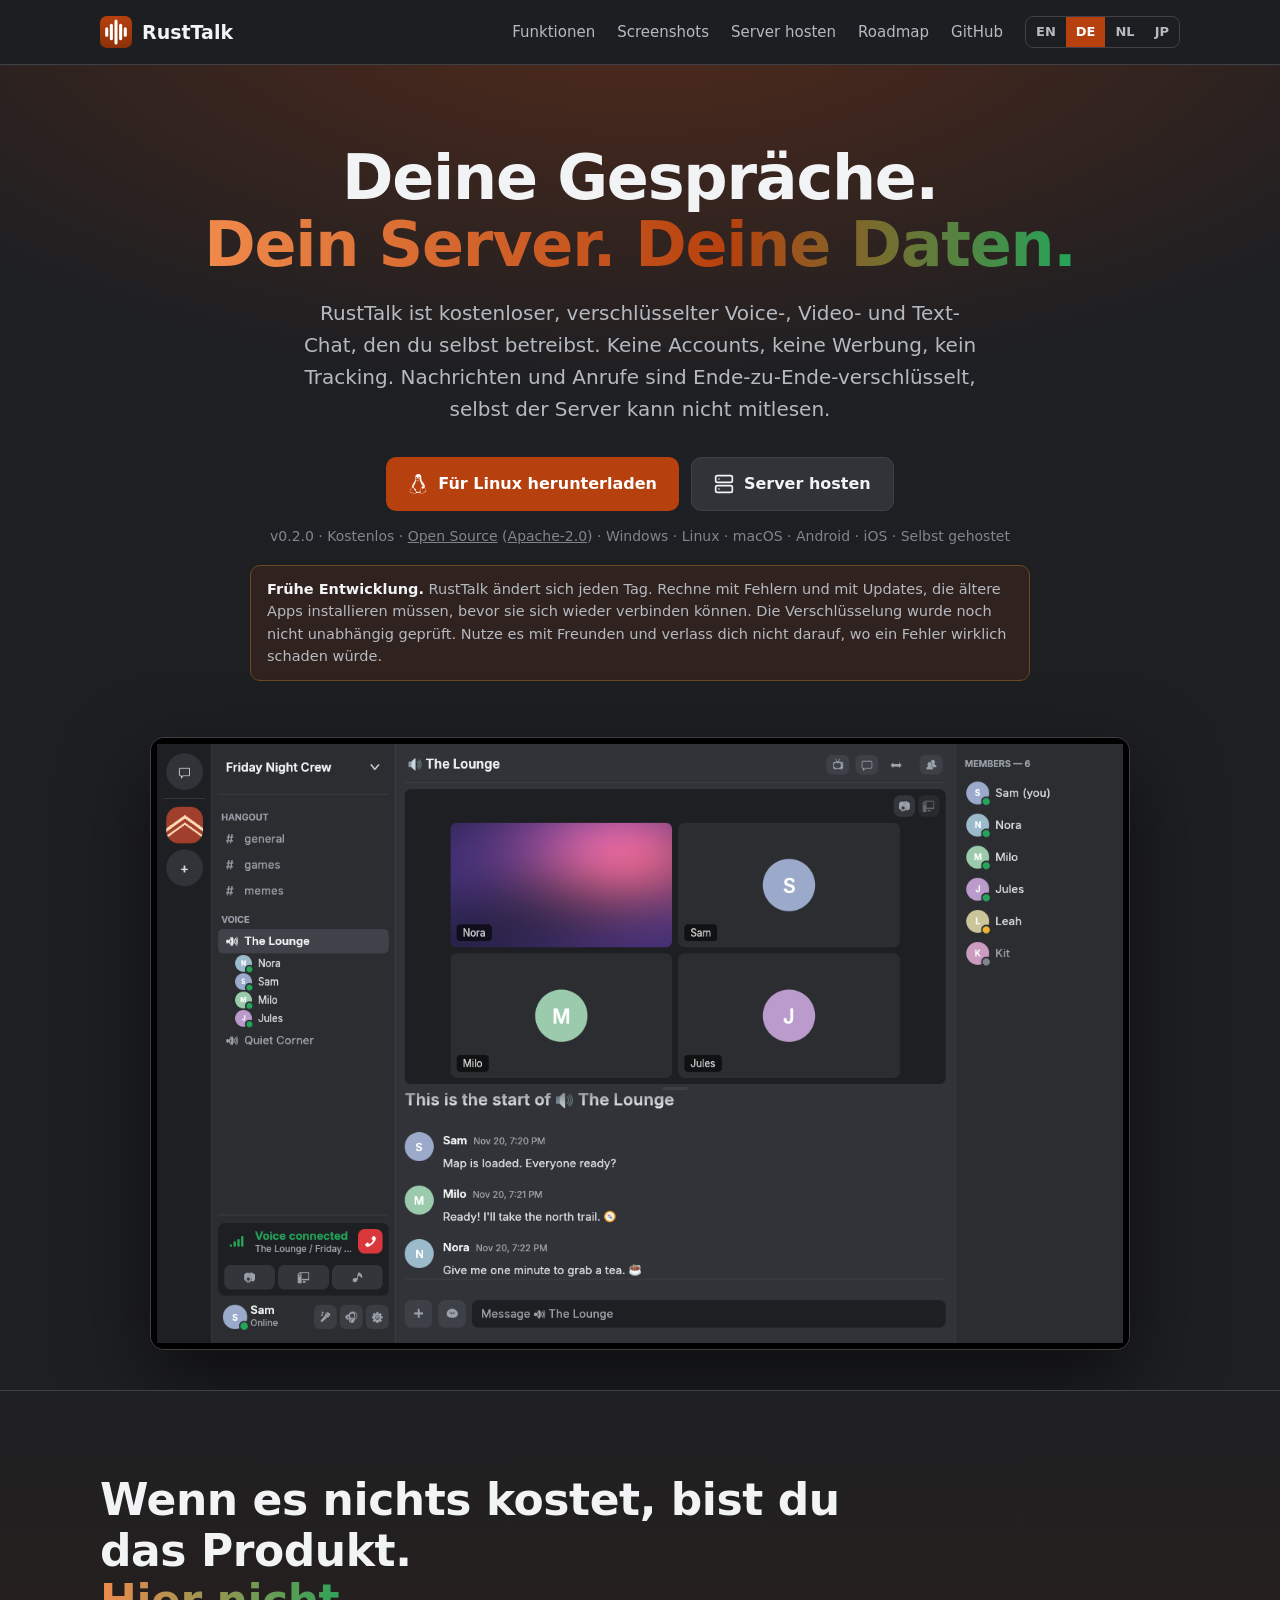
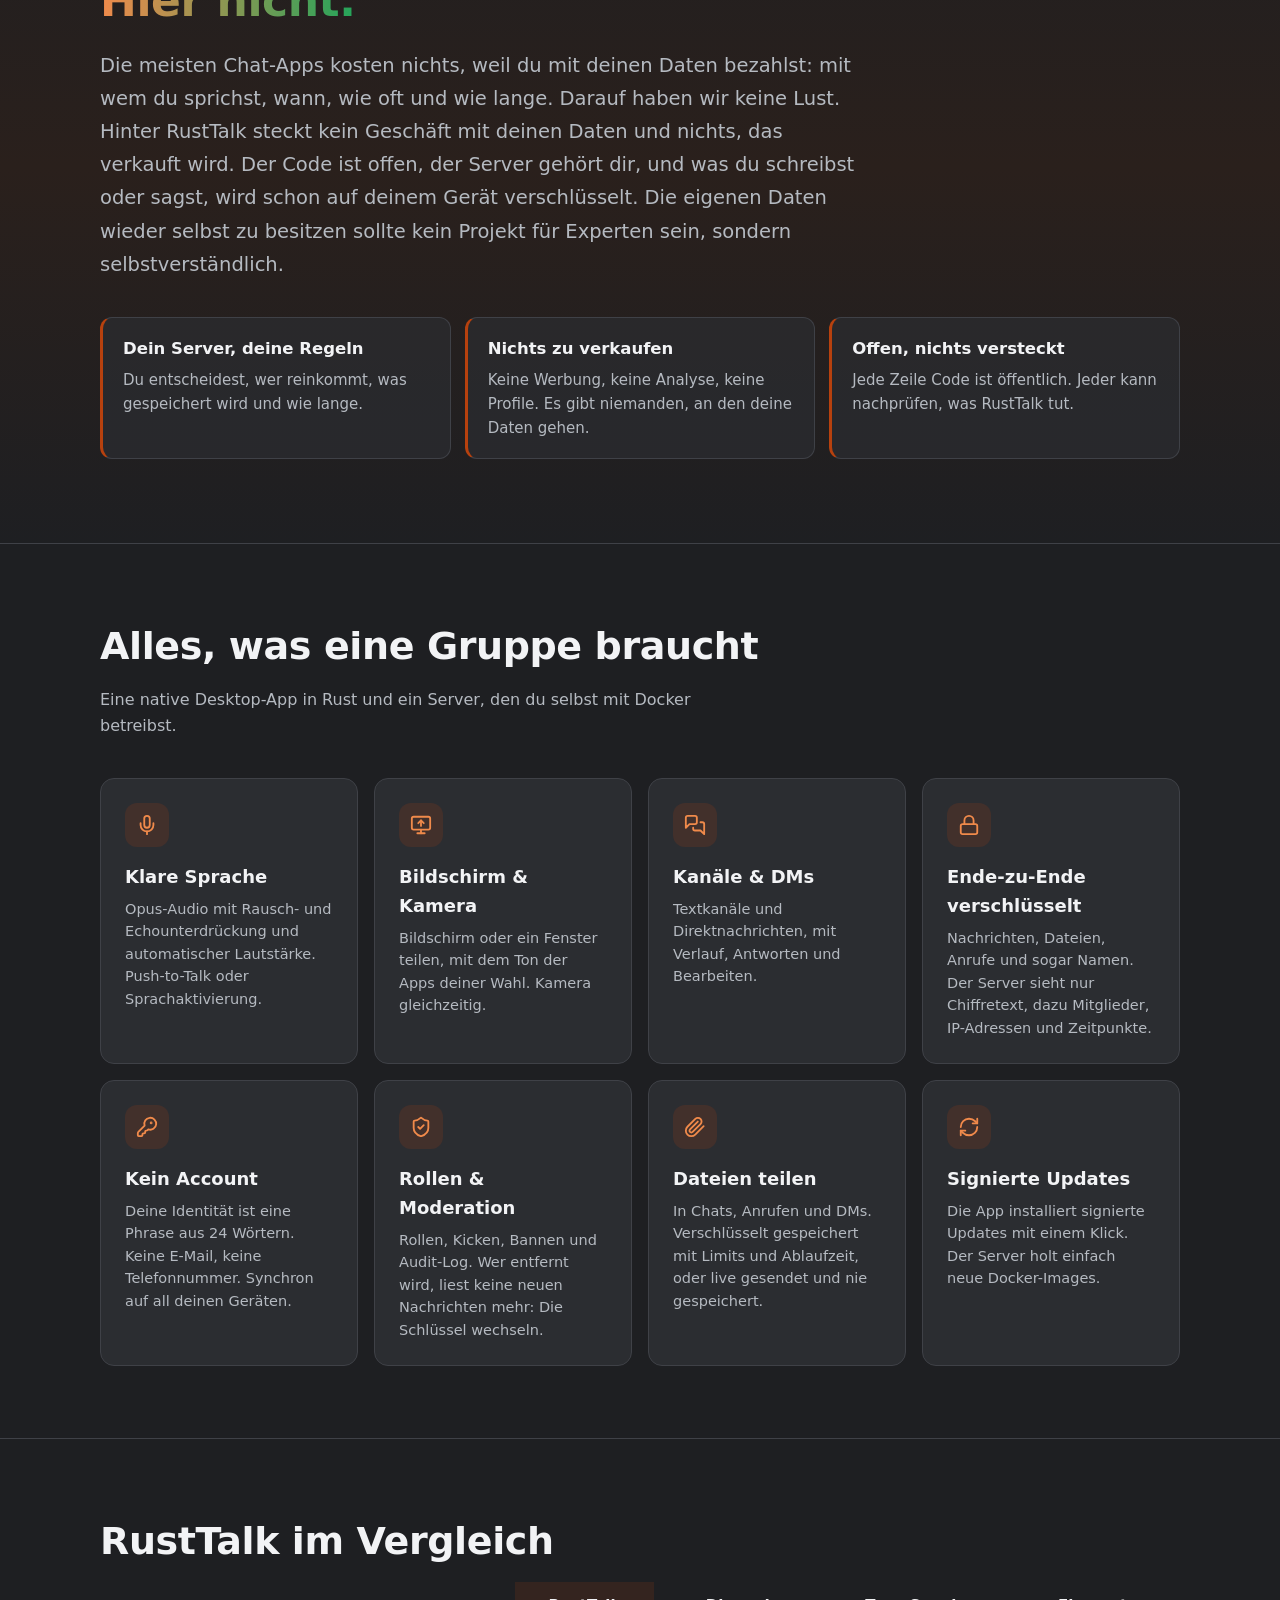
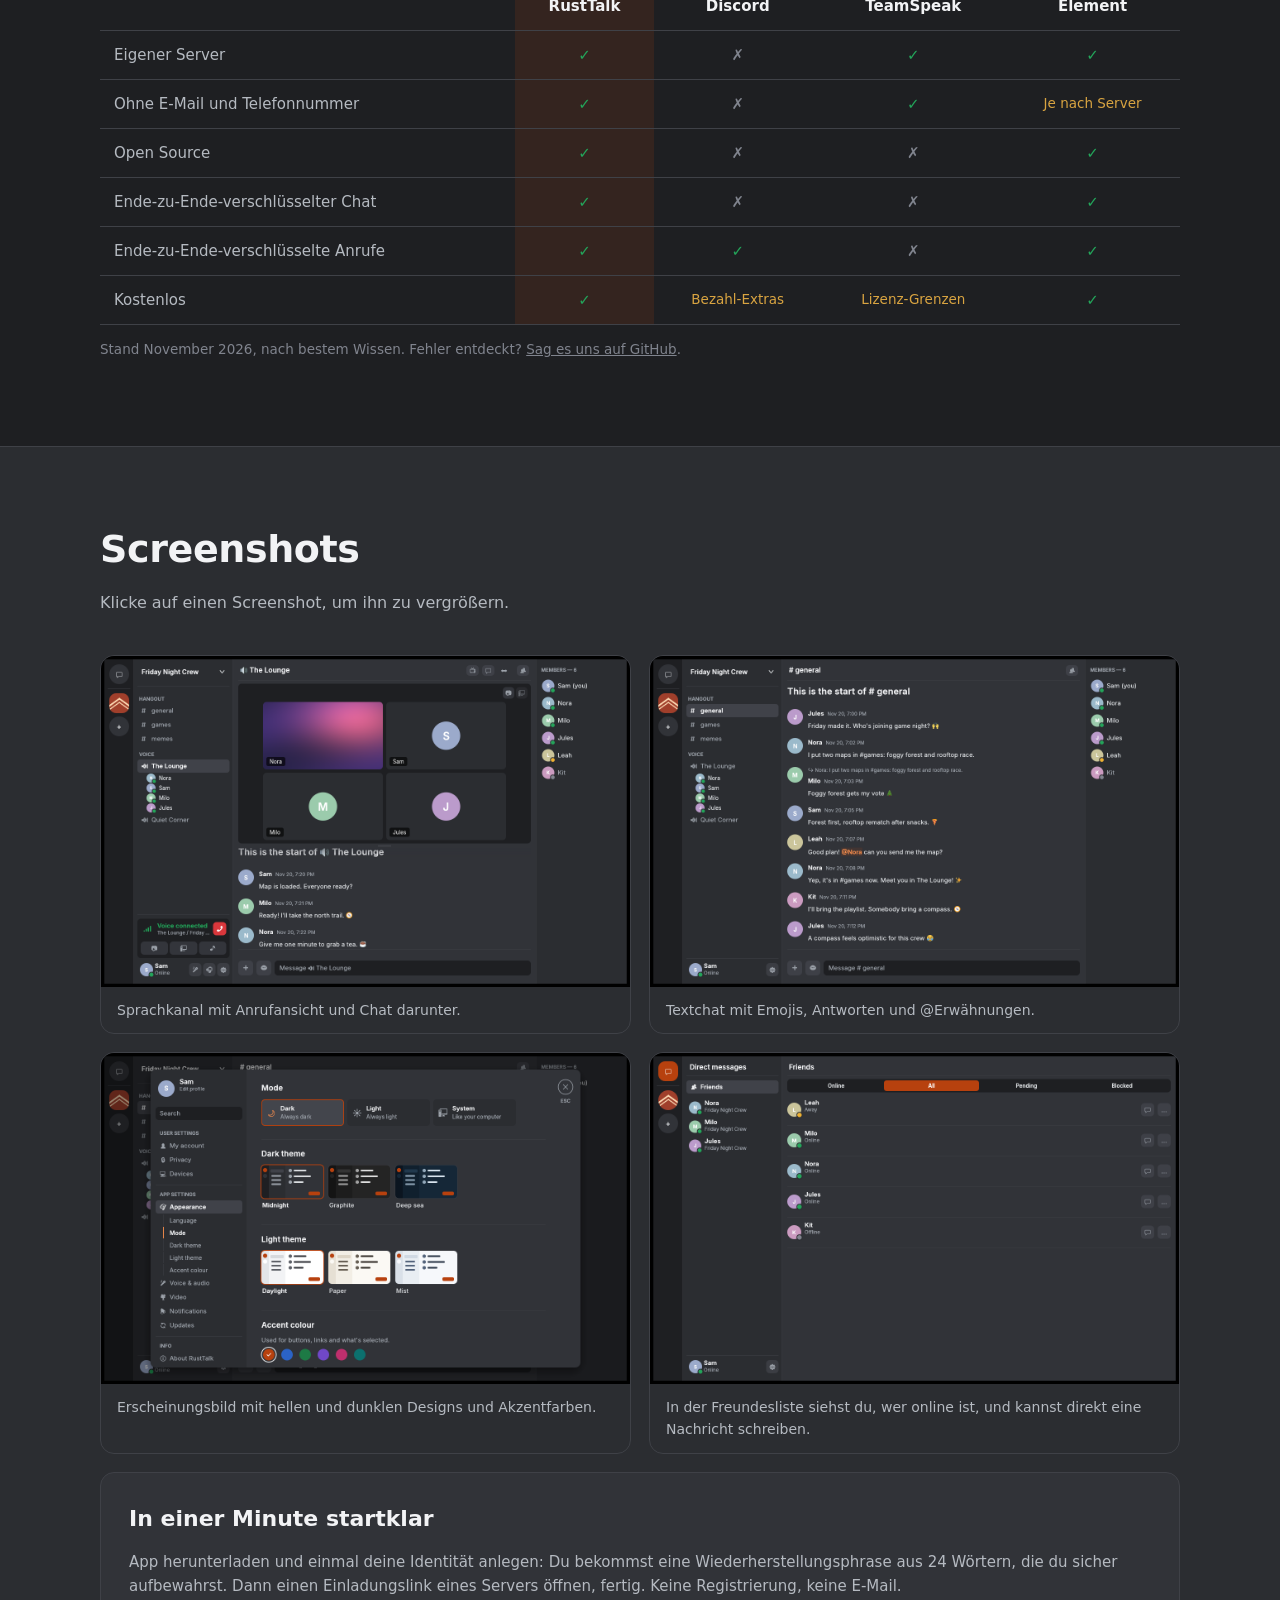
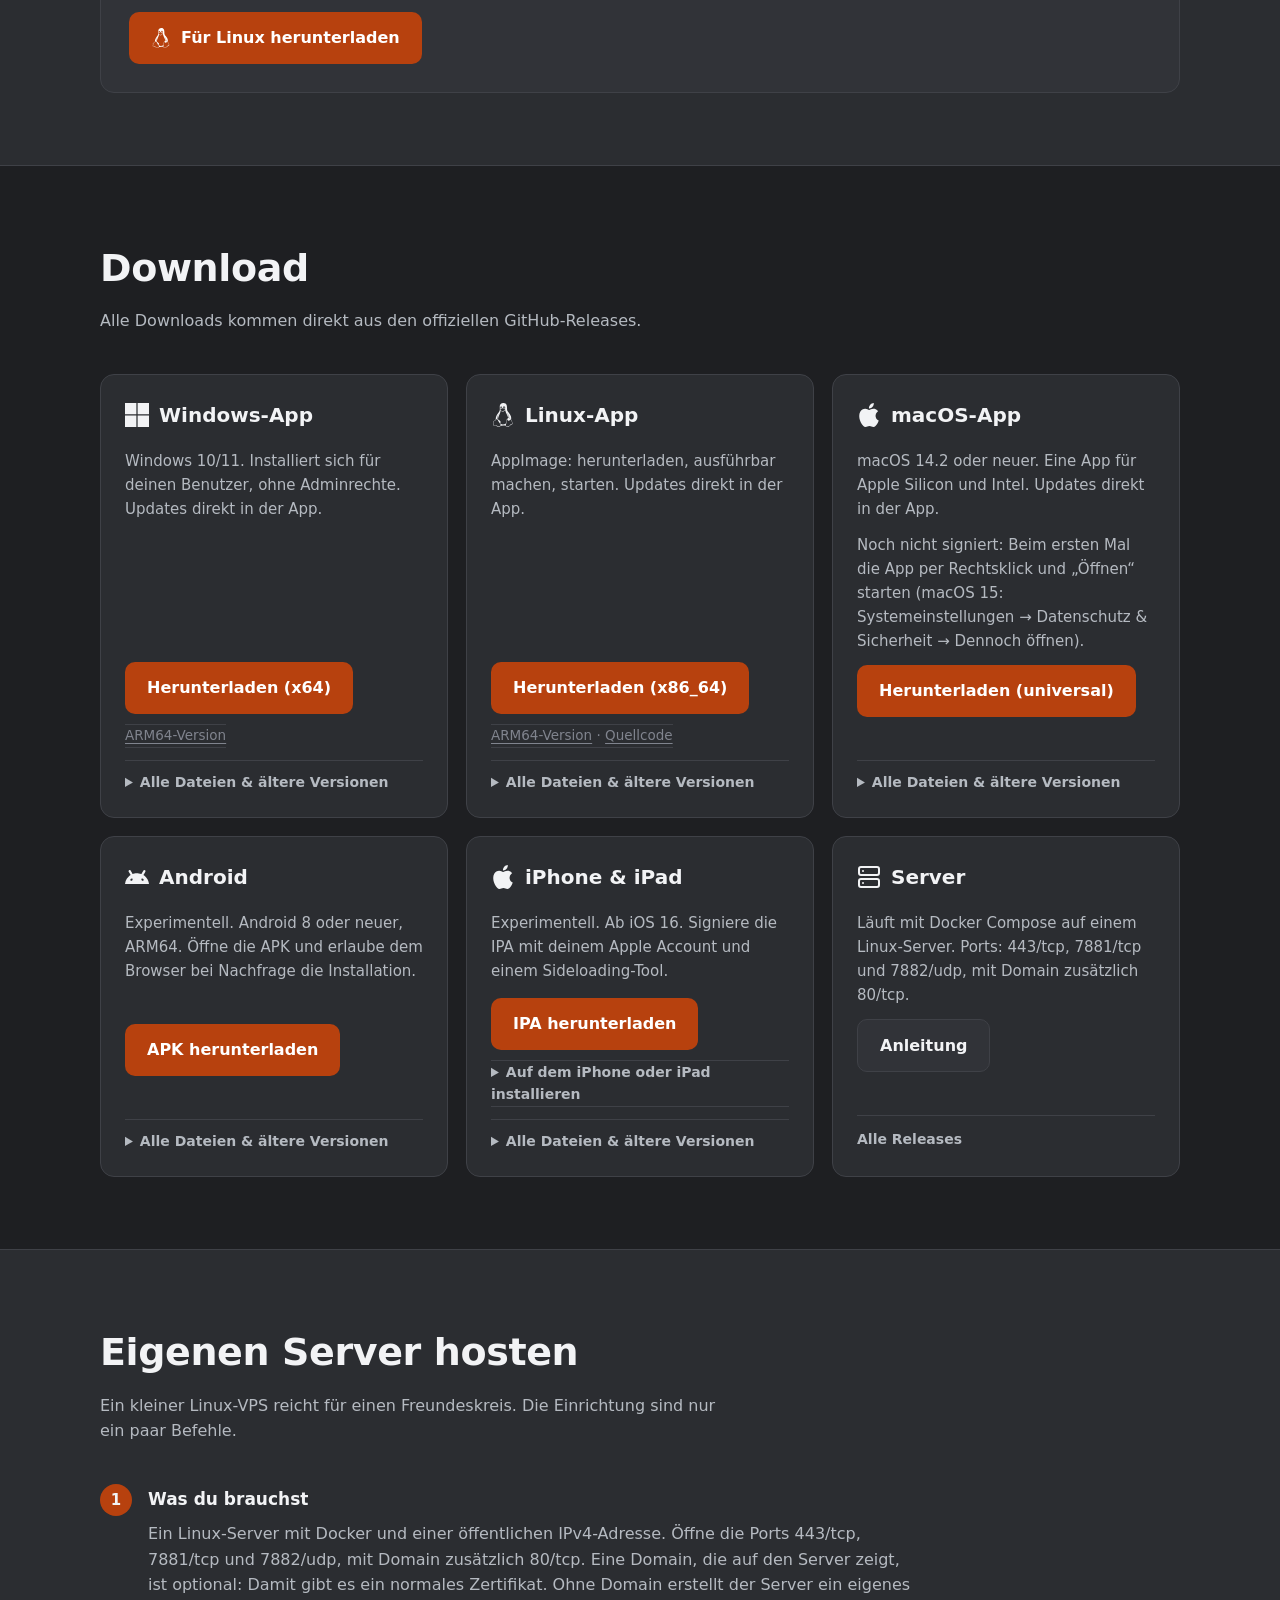
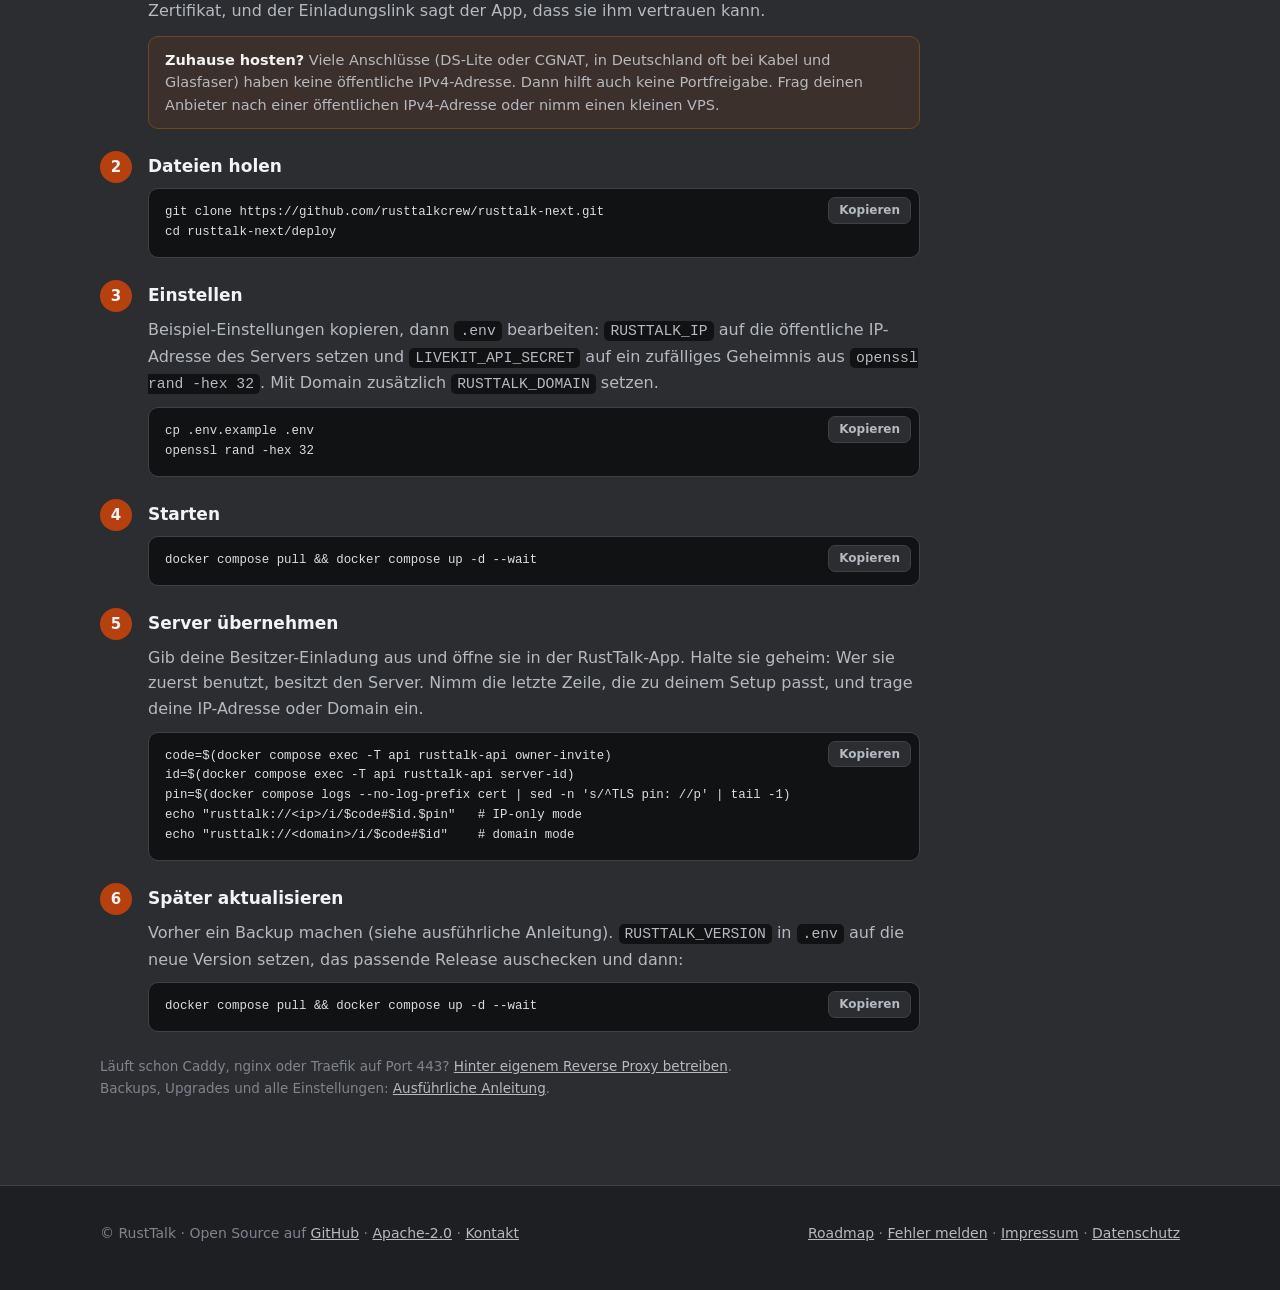
==== de/index.html @ 0dec940d "Own URL per language: /, /de/, /nl/, /ja/ with hreflang The multilingual pages move to src/. scripts" ====
<!doctype html>
<!-- Generated from src/index.html by scripts/build.cjs. Edit the source, then run make build. -->
<html lang="de" data-os="other">
<head>
<meta charset="utf-8">
<meta name="viewport" content="width=device-width, initial-scale=1">
<link rel="canonical" href="https://rusttalk.com/de/">
<link rel="alternate" hreflang="en" href="https://rusttalk.com/">
<link rel="alternate" hreflang="de" href="https://rusttalk.com/de/">
<link rel="alternate" hreflang="nl" href="https://rusttalk.com/nl/">
<link rel="alternate" hreflang="ja" href="https://rusttalk.com/ja/">
<link rel="alternate" hreflang="x-default" href="https://rusttalk.com/">
<meta property="og:url" content="https://rusttalk.com/de/">
<meta property="og:locale" content="de_DE">
<title>RustTalk – Deine Gespräche. Dein Server. Deine Daten.</title>
<meta name="description" content="RustTalk: kostenloser, Ende-zu-Ende-verschlüsselter Voice-, Video- und Text-Chat, den du selbst betreibst. Keine Accounts, keine Werbung, kein Tracking.">
<link rel="icon" href="../favicon.svg?v=rust" type="image/svg+xml">
<link rel="apple-touch-icon" href="../img/apple-touch-icon.png?v=rust">
<meta property="og:title" content="RustTalk">
<meta property="og:description" content="RustTalk: kostenloser, Ende-zu-Ende-verschlüsselter Voice-, Video- und Text-Chat, den du selbst betreibst. Keine Accounts, keine Werbung, kein Tracking.">
<meta property="og:image" content="https://rusttalk.com/img/link-preview.png">
<meta property="og:image:width" content="1200">
<meta property="og:image:height" content="630">
<meta property="og:image:alt" content="RustTalk logo above the app’s call stage and chat">
<meta name="twitter:card" content="summary_large_image">
<meta name="twitter:image" content="https://rusttalk.com/img/link-preview.png">
<meta name="twitter:image:alt" content="RustTalk logo above the app’s call stage and chat">
<style>
:root{
  --bg:#1e1f22;--bg2:#2b2d31;--bg3:#313338;--line:#3f4147;
  --text:#f2f3f5;--muted:#b5bac1;--dim:#80848e;
  --accent:#b7410e;--accent2:#8c3008;--green:#23a55a;
  --radius:14px;--max:1120px;
}
*{box-sizing:border-box}
html{scroll-behavior:smooth}
body{margin:0;background:var(--bg);color:var(--text);font:16px/1.6 system-ui,-apple-system,"Segoe UI",Roboto,Ubuntu,sans-serif;-webkit-font-smoothing:antialiased}
a{color:inherit}
.wrap{max-width:var(--max);margin:0 auto;padding:0 20px}
/* nav */
nav{position:sticky;top:0;z-index:10;background:rgba(30,31,34,.85);backdrop-filter:blur(10px);border-bottom:1px solid var(--line)}
nav .wrap{display:flex;align-items:center;gap:20px;height:64px}
.brand{display:flex;align-items:center;gap:10px;font-weight:700;font-size:19px;text-decoration:none}
.brand svg{width:32px;height:32px}
.links{display:flex;gap:22px;margin-left:auto;align-items:center}
.links a{text-decoration:none;color:var(--muted);font-size:15px}
.links a:hover{color:var(--text)}
.lang{display:flex;border:1px solid var(--line);border-radius:8px;overflow:hidden}
.lang button,.lang a{background:none;border:0;color:var(--muted);padding:5px 10px;font:inherit;font-size:13px;font-weight:600;cursor:pointer;text-decoration:none}
.lang button.on,.lang a.on{background:var(--accent);color:#fff}
@media(max-width:720px){.links a.opt{display:none}}
.brand,.links a,.lang button,.lang a{white-space:nowrap}
@media(max-width:440px){.links{gap:12px}.links>a{display:none}.lang button,.lang a{padding:5px 8px}}
/* hero */
.hero{padding:80px 0 40px;text-align:center;background:radial-gradient(900px 400px at 50% -80px,rgba(183,65,14,.35),transparent)}
.hero h1{font-size:clamp(36px,6vw,62px);line-height:1.08;margin:0 0 18px;letter-spacing:-.02em}
.hero h1 span{background:linear-gradient(90deg,#f08a4b,#b7410e 60%,#23a55a);-webkit-background-clip:text;background-clip:text;color:transparent}
.hero p.lead{font-size:clamp(17px,2.2vw,20px);color:var(--muted);max-width:680px;margin:0 auto 32px}
.cta{display:flex;gap:12px;justify-content:center;flex-wrap:wrap}
.btn{display:inline-flex;align-items:center;gap:10px;padding:13px 22px;border-radius:10px;font-weight:600;text-decoration:none;font-size:16px;transition:background .15s,transform .15s}
.btn.primary{background:var(--accent);color:#fff}
.btn.primary:hover{background:var(--accent2);transform:translateY(-1px)}
.btn.ghost{background:var(--bg3);color:var(--text);border:1px solid var(--line)}
.btn.ghost:hover{background:#3a3c42}
.btn svg{width:20px;height:20px;flex:none}
.ver{margin-top:14px;color:var(--dim);font-size:14px}
.ver a{color:inherit}
.shot-hero{margin:56px auto 0;max-width:980px;border-radius:var(--radius);overflow:hidden;border:1px solid var(--line);box-shadow:0 30px 80px rgba(0,0,0,.55)}
.shot-hero img{display:block;width:100%;height:auto}
/* sections */
section{padding:72px 0}
h2{font-size:clamp(28px,4vw,38px);margin:0 0 10px;letter-spacing:-.01em}
.sub{color:var(--muted);margin:0 0 40px;max-width:640px}
.grid{display:grid;grid-template-columns:repeat(auto-fit,minmax(250px,1fr));gap:16px}
.card{background:var(--bg2);border:1px solid var(--line);border-radius:var(--radius);padding:24px}
.card .ic{width:44px;height:44px;border-radius:12px;background:rgba(183,65,14,.16);color:#f08a4b;display:grid;place-items:center;margin-bottom:16px}
.card .ic svg{width:22px;height:22px}
.feat{grid-auto-rows:1fr}
.feat .card p{font-size:14.5px;line-height:1.55}
.card h3{margin:0 0 6px;font-size:18px}
.card p{margin:0;color:var(--muted);font-size:15px}
/* gallery */
.gallery{display:grid;grid-template-columns:1fr 1fr;gap:18px}
.gallery figure{margin:0;background:var(--bg2);border:1px solid var(--line);border-radius:var(--radius);overflow:hidden}
.gallery img{display:block;width:100%;height:auto;cursor:zoom-in}
.gallery figcaption{padding:12px 16px;color:var(--muted);font-size:14px}
.screenshot-cta{display:flex;flex-direction:column;gap:14px;margin-top:18px;padding:28px}
@media(max-width:760px){.gallery{grid-template-columns:1fr}}
/* downloads */
.dl{display:grid;grid-template-columns:repeat(auto-fit,minmax(290px,1fr));gap:18px}
.dl .card{display:flex;flex-direction:column;gap:12px}
.dl .card h3{display:flex;align-items:center;gap:10px;font-size:20px}
.dl .card h3 svg{width:24px;height:24px;flex:none}
.later{list-style:none;margin:0;padding:0}
.later li{display:flex;align-items:center;gap:10px;padding:10px 0;border-bottom:1px solid var(--line)}
.later svg{width:20px;height:20px;flex:none}
.later li>span{margin-left:auto;text-align:right;color:var(--dim);font-size:13.5px}
.dl .card>.btn{align-self:flex-start}
.alt-link{font-size:13.5px;color:var(--dim);text-decoration:underline;text-underline-offset:3px}
.alt-link:hover{color:var(--text)}
.small{font-size:13.5px;color:var(--dim)}
pre{position:relative;background:#111214;border:1px solid var(--line);border-radius:10px;padding:14px 16px;padding-right:76px;white-space:pre-wrap;overflow-wrap:anywhere;font:13.5px/1.6 ui-monospace,"Cascadia Code",Consolas,monospace;color:#dbdee1;margin:0}
.copy{position:absolute;top:8px;right:8px;background:#2b2d31;border:1px solid var(--line);color:var(--muted);border-radius:7px;padding:4px 10px;font:600 12px/1.4 system-ui,sans-serif;cursor:pointer}
.copy:hover{color:var(--text);background:#3a3c42}
.copy.ok{color:#fff;background:var(--green);border-color:var(--green)}
[hidden]{display:none!important}
.more-docs{margin-top:24px}
.more-docs a{color:var(--muted)}
code{font-family:ui-monospace,"Cascadia Code",Consolas,monospace;font-size:.92em;background:#111214;padding:2px 6px;border-radius:5px}
pre code{background:none;padding:0}
.steps{counter-reset:s;display:grid;gap:22px;max-width:820px}
.steps>div{position:relative;padding-left:48px}
.steps>div::before{counter-increment:s;content:counter(s);position:absolute;left:0;top:0;width:32px;height:32px;border-radius:50%;background:var(--accent);display:grid;place-items:center;font-weight:700;font-size:15px}
.steps h3{margin:2px 0 8px;font-size:17px}
.steps p{margin:0 0 10px;color:var(--muted)}
.alt{background:var(--bg2);border-top:1px solid var(--line);border-bottom:1px solid var(--line)}
.alt .card{background:var(--bg3)}
/* why */
.why{padding:84px 0;background:linear-gradient(180deg,var(--bg) 0%,#2a201c 50%,var(--bg) 100%);border-top:1px solid var(--line);border-bottom:1px solid var(--line)}
.why h2{font-size:clamp(28px,4.4vw,44px);line-height:1.15;margin:0 0 22px;max-width:820px}
.why h2 span{background:linear-gradient(90deg,#f08a4b,#23a55a);-webkit-background-clip:text;background-clip:text;color:transparent}
.manifest{font-size:clamp(17px,2vw,19.5px);line-height:1.7;color:var(--muted);max-width:760px;margin:0 0 36px}
.pillars{display:grid;grid-template-columns:repeat(auto-fit,minmax(220px,1fr));gap:14px}
.pillars>div{background:rgba(43,45,49,.7);border:1px solid var(--line);border-left:3px solid var(--accent);border-radius:12px;padding:18px 20px;display:flex;flex-direction:column;gap:6px}
.pillars b{font-size:16.5px}
.pillars span{color:var(--muted);font-size:15px}
/* footer */
footer{padding:36px 0 50px;color:var(--dim);font-size:14px}
footer .wrap{display:flex;gap:16px;flex-wrap:wrap;justify-content:space-between}
footer a{color:var(--muted)}
/* os-aware buttons */
.dl-win,.dl-linux,.dl-mac,.dl-android,.dl-ios,.dl-other{display:none}
html[data-os=windows] .dl-win,html[data-os=linux] .dl-linux,html[data-os=mac] .dl-mac,html[data-os=android] .dl-android,html[data-os=ios] .dl-ios,html[data-os=other] .dl-other{display:inline-flex}
.btn[aria-disabled=true]{opacity:.7;cursor:default;pointer-events:none}
.dl .card.wide{grid-column:1/-1}
.dl .card.wide .row{display:flex;flex-wrap:wrap;align-items:center;gap:14px 22px}
.dl .card.wide .row p{flex:1 1 320px;margin:0}
.soon{white-space:nowrap;display:inline-block;font-size:12px;font-weight:700;padding:2px 8px;border-radius:99px;background:rgba(183,65,14,.2);color:#f6a878;margin-left:6px}
details.files{margin-top:auto;border-top:1px solid var(--line);padding-top:10px}
details.sideload{margin:12px 0}.sideload ol{padding-inline-start:1.4em}.sideload li{margin:8px 0}
details.sideload summary,details.files summary{cursor:pointer;color:var(--muted);font-size:14px;font-weight:600;user-select:none}
details.files summary:hover{color:var(--text)}
.files .tools{display:flex;align-items:center;gap:8px;margin:12px 0 6px;font-size:13.5px;color:var(--dim)}
.files select{background:var(--bg3);color:var(--text);border:1px solid var(--line);border-radius:8px;padding:5px 8px;font:inherit;font-size:13.5px}
.files h4{margin:12px 0 4px;font-size:12px;letter-spacing:.06em;text-transform:uppercase;color:var(--dim)}
.files ul{list-style:none;margin:0;padding:0}
.files li{padding:8px 0;font-size:13.5px;border-bottom:1px solid var(--line)}
.files li .top{display:flex;justify-content:space-between;gap:10px}
.files li .top a{color:var(--text);word-break:break-all}
.files li .top span{color:var(--dim);white-space:nowrap}
.files .sha{display:flex;flex-wrap:wrap;align-items:center;gap:4px 8px;margin-top:4px;font-size:12px;color:var(--dim)}
.files .sha b{font-weight:600}
.files .sha code{font-size:11.5px;word-break:break-all;cursor:copy;padding:2px 6px}
.files .sha code.ok{background:var(--green);color:#fff}
.files .sha a{color:var(--dim)}
.files .err{color:var(--dim);font-size:13.5px}
/* lightbox */
#lb{position:fixed;inset:0;background:rgba(0,0,0,.88);display:none;align-items:center;justify-content:center;padding:20px;z-index:50;cursor:zoom-out}
#lb.on{display:flex}
#lb img{max-width:100%;max-height:100%;border-radius:10px}
/* i18n */
html[lang=en] [data-l]:not([data-l=en]),html[lang=de] [data-l]:not([data-l=de]),html[lang=nl] [data-l]:not([data-l=nl]),html[lang=ja] [data-l]:not([data-l=ja]){display:none!important}
html[lang=ja] body{font-family:system-ui,-apple-system,"Hiragino Sans","Hiragino Kaku Gothic ProN","Yu Gothic UI","Meiryo","Noto Sans JP",sans-serif;line-break:strict;overflow-wrap:anywhere}
html[lang=ja] :is(h1,h2,h3,b,.lead,.sub){word-break:auto-phrase}
.ln{display:block;padding-left:1.6em;text-indent:-1.6em}
@media(max-width:640px){.feat{grid-auto-rows:auto}.feat .card{padding:20px}pre{font-size:12.5px;padding:12px;padding-top:40px}.copy{top:6px}.steps>div{padding-left:0}.steps>div::before{position:static;display:grid;margin-bottom:10px}}
.notice{max-width:780px;margin:18px auto 0;padding:12px 16px;border:1px solid #6b4a1e;background:rgba(183,65,14,.12);border-radius:10px;color:var(--muted);font-size:14.5px;line-height:1.55;text-align:left}
.notice b{color:var(--text)}
.steps .notice{margin:12px 0 0}
#compare{border-top:1px solid var(--line)}
.cmp-wrap{overflow-x:auto;margin:8px 0 14px}
.cmp{border-collapse:collapse;width:100%;min-width:560px;font-size:15px}
.cmp th,.cmp td{padding:12px 14px;border-bottom:1px solid var(--line);text-align:center}
.cmp tbody th{text-align:left;font-weight:500;color:var(--muted)}
.cmp thead th:nth-child(2),.cmp td:nth-child(2){background:rgba(183,65,14,.14)}
.cmp .y{color:var(--green);font-weight:700}
.cmp .n{color:var(--dim)}
.cmp .m{color:#d9a441;font-size:13.5px}
.dl .card .act{margin-top:auto;display:flex;flex-direction:column;align-items:flex-start;gap:10px}
.dl .card .alt{min-height:21px;font-size:13.5px;color:var(--dim)}
.dl .card details.files{margin-top:0}
.dl .card .alt details.sideload{margin:0}
.dl .card .foot{border-top:1px solid var(--line);padding-top:10px}
.foot-link{color:var(--muted);font-size:14px;font-weight:600;text-decoration:none}
.foot-link:hover{color:var(--text)}
</style>
</head>
<body>
<svg width="0" height="0" style="position:absolute" aria-hidden="true">
<!-- Windows, Linux (Tux) and Apple logos: Simple Icons, CC0 (simpleicons.org). Android logo: Simple Icons, CC0. Server and feature icons: Lucide, ISC (lucide.dev). -->
<symbol id="i-win" viewBox="0 0 24 24"><path fill="currentColor" d="M0,0H11.377V11.372H0ZM12.623,0H24V11.372H12.623ZM0,12.623H11.377V24H0Zm12.623,0H24V24H12.623"/></symbol>
<symbol id="i-linux" viewBox="0 0 24 24"><path fill="currentColor" d="M12.504 0c-.155 0-.315.008-.48.021-4.226.333-3.105 4.807-3.17 6.298-.076 1.092-.3 1.953-1.05 3.02-.885 1.051-2.127 2.75-2.716 4.521-.278.832-.41 1.684-.287 2.489a.424.424 0 00-.11.135c-.26.268-.45.6-.663.839-.199.199-.485.267-.797.4-.313.136-.658.269-.864.68-.09.189-.136.394-.132.602 0 .199.027.4.055.536.058.399.116.728.04.97-.249.68-.28 1.145-.106 1.484.174.334.535.47.94.601.81.2 1.91.135 2.774.6.926.466 1.866.67 2.616.47.526-.116.97-.464 1.208-.946.587-.003 1.23-.269 2.26-.334.699-.058 1.574.267 2.577.2.025.134.063.198.114.333l.003.003c.391.778 1.113 1.132 1.884 1.071.771-.06 1.592-.536 2.257-1.306.631-.765 1.683-1.084 2.378-1.503.348-.199.629-.469.649-.853.023-.4-.2-.811-.714-1.376v-.097l-.003-.003c-.17-.2-.25-.535-.338-.926-.085-.401-.182-.786-.492-1.046h-.003c-.059-.054-.123-.067-.188-.135a.357.357 0 00-.19-.064c.431-1.278.264-2.55-.173-3.694-.533-1.41-1.465-2.638-2.175-3.483-.796-1.005-1.576-1.957-1.56-3.368.026-2.152.236-6.133-3.544-6.139zm.529 3.405h.013c.213 0 .396.062.584.198.19.135.33.332.438.533.105.259.158.459.166.724 0-.02.006-.04.006-.06v.105a.086.086 0 01-.004-.021l-.004-.024a1.807 1.807 0 01-.15.706.953.953 0 01-.213.335.71.71 0 00-.088-.042c-.104-.045-.198-.064-.284-.133a1.312 1.312 0 00-.22-.066c.05-.06.146-.133.183-.198.053-.128.082-.264.088-.402v-.02a1.21 1.21 0 00-.061-.4c-.045-.134-.101-.2-.183-.333-.084-.066-.167-.132-.267-.132h-.016c-.093 0-.176.03-.262.132a.8.8 0 00-.205.334 1.18 1.18 0 00-.09.4v.019c.002.089.008.179.02.267-.193-.067-.438-.135-.607-.202a1.635 1.635 0 01-.018-.2v-.02a1.772 1.772 0 01.15-.768c.082-.22.232-.406.43-.533a.985.985 0 01.594-.2zm-2.962.059h.036c.142 0 .27.048.399.135.146.129.264.288.344.465.09.199.14.4.153.667v.004c.007.134.006.2-.002.266v.08c-.03.007-.056.018-.083.024-.152.055-.274.135-.393.2.012-.09.013-.18.003-.267v-.015c-.012-.133-.04-.2-.082-.333a.613.613 0 00-.166-.267.248.248 0 00-.183-.064h-.021c-.071.006-.13.04-.186.132a.552.552 0 00-.12.27.944.944 0 00-.023.33v.015c.012.135.037.2.08.334.046.134.098.2.166.268.01.009.02.018.034.024-.07.057-.117.07-.176.136a.304.304 0 01-.131.068 2.62 2.62 0 01-.275-.402 1.772 1.772 0 01-.155-.667 1.759 1.759 0 01.08-.668 1.43 1.43 0 01.283-.535c.128-.133.26-.2.418-.2zm1.37 1.706c.332 0 .733.065 1.216.399.293.2.523.269 1.052.468h.003c.255.136.405.266.478.399v-.131a.571.571 0 01.016.47c-.123.31-.516.643-1.063.842v.002c-.268.135-.501.333-.775.465-.276.135-.588.292-1.012.267a1.139 1.139 0 01-.448-.067 3.566 3.566 0 01-.322-.198c-.195-.135-.363-.332-.612-.465v-.005h-.005c-.4-.246-.616-.512-.686-.71-.07-.268-.005-.47.193-.6.224-.135.38-.271.483-.336.104-.074.143-.102.176-.131h.002v-.003c.169-.202.436-.47.839-.601.139-.036.294-.065.466-.065zm2.8 2.142c.358 1.417 1.196 3.475 1.735 4.473.286.534.855 1.659 1.102 3.024.156-.005.33.018.513.064.646-1.671-.546-3.467-1.089-3.966-.22-.2-.232-.335-.123-.335.59.534 1.365 1.572 1.646 2.757.13.535.16 1.104.021 1.67.067.028.135.06.205.067 1.032.534 1.413.938 1.23 1.537v-.043c-.06-.003-.12 0-.18 0h-.016c.151-.467-.182-.825-1.065-1.224-.915-.4-1.646-.336-1.77.465-.008.043-.013.066-.018.135-.068.023-.139.053-.209.064-.43.268-.662.669-.793 1.187-.13.533-.17 1.156-.205 1.869v.003c-.02.334-.17.838-.319 1.35-1.5 1.072-3.58 1.538-5.348.334a2.645 2.645 0 00-.402-.533 1.45 1.45 0 00-.275-.333c.182 0 .338-.03.465-.067a.615.615 0 00.314-.334c.108-.267 0-.697-.345-1.163-.345-.467-.931-.995-1.788-1.521-.63-.4-.986-.87-1.15-1.396-.165-.534-.143-1.085-.015-1.645.245-1.07.873-2.11 1.274-2.763.107-.065.037.135-.408.974-.396.751-1.14 2.497-.122 3.854a8.123 8.123 0 01.647-2.876c.564-1.278 1.743-3.504 1.836-5.268.048.036.217.135.289.202.218.133.38.333.59.465.21.201.477.335.876.335.039.003.075.006.11.006.412 0 .73-.134.997-.268.29-.134.52-.334.74-.4h.005c.467-.135.835-.402 1.044-.7zm2.185 8.958c.037.6.343 1.245.882 1.377.588.134 1.434-.333 1.791-.765l.211-.01c.315-.007.577.01.847.268l.003.003c.208.199.305.53.391.876.085.4.154.78.409 1.066.486.527.645.906.636 1.14l.003-.007v.018l-.003-.012c-.015.262-.185.396-.498.595-.63.401-1.746.712-2.457 1.57-.618.737-1.37 1.14-2.036 1.191-.664.053-1.237-.2-1.574-.898l-.005-.003c-.21-.4-.12-1.025.056-1.69.176-.668.428-1.344.463-1.897.037-.714.076-1.335.195-1.814.12-.465.308-.797.641-.984l.045-.022zm-10.814.049h.01c.053 0 .105.005.157.014.376.055.706.333 1.023.752l.91 1.664.003.003c.243.533.754 1.064 1.189 1.637.434.598.77 1.131.729 1.57v.006c-.057.744-.48 1.148-1.125 1.294-.645.135-1.52.002-2.395-.464-.968-.536-2.118-.469-2.857-.602-.369-.066-.61-.2-.723-.4-.11-.2-.113-.602.123-1.23v-.004l.002-.003c.117-.334.03-.752-.027-1.118-.055-.401-.083-.71.043-.94.16-.334.396-.4.69-.533.294-.135.64-.202.915-.47h.002v-.002c.256-.268.445-.601.668-.838.19-.201.38-.336.663-.336zm7.159-9.074c-.435.201-.945.535-1.488.535-.542 0-.97-.267-1.28-.466-.154-.134-.28-.268-.373-.335-.164-.134-.144-.333-.074-.333.109.016.129.134.199.2.096.066.215.2.36.333.292.2.68.467 1.167.467.485 0 1.053-.267 1.398-.466.195-.135.445-.334.648-.467.156-.136.149-.267.279-.267.128.016.034.134-.147.332a8.097 8.097 0 01-.69.468zm-1.082-1.583V5.64c-.006-.02.013-.042.029-.05.074-.043.18-.027.26.004.063 0 .16.067.15.135-.006.049-.085.066-.135.066-.055 0-.092-.043-.141-.068-.052-.018-.146-.008-.163-.065zm-.551 0c-.02.058-.113.049-.166.066-.047.025-.086.068-.14.068-.05 0-.13-.02-.136-.068-.01-.066.088-.133.15-.133.08-.031.184-.047.259-.005.019.009.036.03.03.05v.02h.003z"/></symbol>
<symbol id="i-apple" viewBox="0 0 24 24"><path fill="currentColor" d="M12.152 6.896c-.948 0-2.415-1.078-3.96-1.04-2.04.027-3.91 1.183-4.961 3.014-2.117 3.675-.546 9.103 1.519 12.09 1.013 1.454 2.208 3.09 3.792 3.039 1.52-.065 2.09-.987 3.935-.987 1.831 0 2.35.987 3.96.948 1.637-.026 2.676-1.48 3.676-2.948 1.156-1.688 1.636-3.325 1.662-3.415-.039-.013-3.182-1.221-3.22-4.857-.026-3.04 2.48-4.494 2.597-4.559-1.429-2.09-3.623-2.324-4.39-2.376-2-.156-3.675 1.09-4.61 1.09zM15.53 3.83c.843-1.012 1.4-2.427 1.245-3.83-1.207.052-2.662.805-3.532 1.818-.78.896-1.454 2.338-1.273 3.714 1.338.104 2.715-.688 3.559-1.701"/></symbol>
<symbol id="i-android" viewBox="0 0 24 24"><path fill="currentColor" d="M18.4395 5.5586c-.675 1.1664-1.352 2.3318-2.0274 3.498-.0366-.0155-.0742-.0286-.1113-.043-1.8249-.6957-3.484-.8-4.42-.787-1.8551.0185-3.3544.4643-4.2597.8203-.084-.1494-1.7526-3.021-2.0215-3.4864a1.1451 1.1451 0 0 0-.1406-.1914c-.3312-.364-.9054-.4859-1.379-.203-.475.282-.7136.9361-.3886 1.5019 1.9466 3.3696-.0966-.2158 1.9473 3.3593.0172.031-.4946.2642-1.3926 1.0177C2.8987 12.176.452 14.772 0 18.9902h24c-.119-1.1108-.3686-2.099-.7461-3.0683-.7438-1.9118-1.8435-3.2928-2.7402-4.1836a12.1048 12.1048 0 0 0-2.1309-1.6875c.6594-1.122 1.312-2.2559 1.9649-3.3848.2077-.3615.1886-.7956-.0079-1.1191a1.1001 1.1001 0 0 0-.8515-.5332c-.5225-.0536-.9392.3128-1.0488.5449zm-.0391 8.461c.3944.5926.324 1.3306-.1563 1.6503-.4799.3197-1.188.0985-1.582-.4941-.3944-.5927-.324-1.3307.1563-1.6504.4727-.315 1.1812-.1086 1.582.4941zM7.207 13.5273c.4803.3197.5506 1.0577.1563 1.6504-.394.5926-1.1038.8138-1.584.4941-.48-.3197-.5503-1.0577-.1563-1.6504.4008-.6021 1.1087-.8106 1.584-.4941z"/></symbol>
<symbol id="i-server" viewBox="0 0 24 24"><g fill="none" stroke="currentColor" stroke-width="2" stroke-linecap="round" stroke-linejoin="round"><rect width="20" height="8" x="2" y="2" rx="2" ry="2"/><rect width="20" height="8" x="2" y="14" rx="2" ry="2"/><path d="M6 6h.01M6 18h.01"/></g></symbol>
<symbol id="f-mic" viewBox="0 0 24 24"><g fill="none" stroke="currentColor" stroke-width="2" stroke-linecap="round" stroke-linejoin="round"><path d="M12 2a3 3 0 0 0-3 3v7a3 3 0 0 0 6 0V5a3 3 0 0 0-3-3Z"/><path d="M19 10v2a7 7 0 0 1-14 0v-2"/><line x1="12" x2="12" y1="19" y2="22"/></g></symbol>
<symbol id="f-screen" viewBox="0 0 24 24"><g fill="none" stroke="currentColor" stroke-width="2" stroke-linecap="round" stroke-linejoin="round"><path d="m9 10 3-3 3 3"/><path d="M12 13V7"/><rect width="20" height="14" x="2" y="3" rx="2"/><path d="M12 17v4"/><path d="M8 21h8"/></g></symbol>
<symbol id="f-chat" viewBox="0 0 24 24"><g fill="none" stroke="currentColor" stroke-width="2" stroke-linecap="round" stroke-linejoin="round"><path d="M14 9a2 2 0 0 1-2 2H6l-4 4V4a2 2 0 0 1 2-2h8a2 2 0 0 1 2 2z"/><path d="M18 9h2a2 2 0 0 1 2 2v11l-4-4h-6a2 2 0 0 1-2-2v-1"/></g></symbol>
<symbol id="f-lock" viewBox="0 0 24 24"><g fill="none" stroke="currentColor" stroke-width="2" stroke-linecap="round" stroke-linejoin="round"><rect width="18" height="11" x="3" y="11" rx="2" ry="2"/><path d="M7 11V7a5 5 0 0 1 10 0v4"/></g></symbol>
<symbol id="f-key" viewBox="0 0 24 24"><g fill="none" stroke="currentColor" stroke-width="2" stroke-linecap="round" stroke-linejoin="round"><path d="M2.586 17.414A2 2 0 0 0 2 18.828V21a1 1 0 0 0 1 1h3a1 1 0 0 0 1-1v-1a1 1 0 0 1 1-1h1a1 1 0 0 0 1-1v-1a1 1 0 0 1 1-1h.172a2 2 0 0 0 1.414-.586l.814-.814a6.5 6.5 0 1 0-4-4z"/><circle cx="16.5" cy="7.5" r=".5" fill="currentColor"/></g></symbol>
<symbol id="f-shield" viewBox="0 0 24 24"><g fill="none" stroke="currentColor" stroke-width="2" stroke-linecap="round" stroke-linejoin="round"><path d="M20 13c0 5-3.5 7.5-7.66 8.95a1 1 0 0 1-.67-.01C7.5 20.5 4 18 4 13V6a1 1 0 0 1 1-1c2 0 4.5-1.2 6.24-2.72a1.17 1.17 0 0 1 1.52 0C14.51 3.81 17 5 19 5a1 1 0 0 1 1 1z"/><path d="m9 12 2 2 4-4"/></g></symbol>
<symbol id="f-file" viewBox="0 0 24 24"><g fill="none" stroke="currentColor" stroke-width="2" stroke-linecap="round" stroke-linejoin="round"><path d="m21.44 11.05-9.19 9.19a6 6 0 0 1-8.49-8.49l8.57-8.57A4 4 0 1 1 18 8.84l-8.59 8.57a2 2 0 0 1-2.83-2.83l8.49-8.48"/></g></symbol>
<symbol id="f-update" viewBox="0 0 24 24"><g fill="none" stroke="currentColor" stroke-width="2" stroke-linecap="round" stroke-linejoin="round"><path d="M3 12a9 9 0 0 1 9-9 9.75 9.75 0 0 1 6.74 2.74L21 8"/><path d="M21 3v5h-5"/><path d="M21 12a9 9 0 0 1-9 9 9.75 9.75 0 0 1-6.74-2.74L3 16"/><path d="M8 16H3v5"/></g></symbol>
</svg>

<nav>
  <div class="wrap">
    <a class="brand" href="#top" aria-label="RustTalk">
      <img src="../favicon.svg?v=rust" alt="" width="32" height="32">
      RustTalk
    </a>
    <div class="links">
      <a class="opt" href="#features"><span data-l="de">Funktionen</span></a>
      <a class="opt" href="#screenshots"><span data-l="de">Screenshots</span></a>
      <a class="opt" href="#server"><span data-l="de">Server hosten</span></a>
      <a href="roadmap.html"><span data-l="de">Roadmap</span></a>
      <a class="opt" href="https://github.com/rusttalkcrew/rusttalk-next" rel="noopener">GitHub</a>
      <div class="lang" role="group" aria-label="Language">
        <a href="../" data-set="en" hreflang="en" lang="en">EN</a><a href="../de/" data-set="de" hreflang="de" lang="de" class="on" aria-current="page">DE</a><a href="../nl/" data-set="nl" hreflang="nl" lang="nl">NL</a><a href="../ja/" data-set="ja" hreflang="ja" lang="ja">JP</a>
      </div>
    </div>
  </div>
</nav>

<header class="hero" id="top">
  <div class="wrap">
    <h1 data-l="de">Deine Gespräche.<br><span>Dein Server. Deine Daten.</span></h1>
    <p class="lead" data-l="de">RustTalk ist kostenloser, verschlüsselter Voice-, Video- und Text-Chat, den du selbst betreibst. Keine Accounts, keine Werbung, kein Tracking. Nachrichten und Anrufe sind Ende-zu-Ende-verschlüsselt, selbst der Server kann nicht mitlesen.</p>
    <div class="cta">
      <a class="btn primary dl-win" href="https://github.com/rusttalkcrew/rusttalk-next/releases/latest/download/RustTalk-windows-x86_64.exe"><svg aria-hidden="true"><use href="#i-win"/></svg><span data-l="de">Für Windows herunterladen</span></a>
      <a class="btn primary dl-linux" href="https://github.com/rusttalkcrew/rusttalk-next/releases/latest/download/RustTalk-linux-x86_64.AppImage"><svg aria-hidden="true"><use href="#i-linux"/></svg><span data-l="de">Für Linux herunterladen</span></a>
      <a class="btn primary dl-mac" href="https://github.com/rusttalkcrew/rusttalk-next/releases/latest/download/RustTalk-macos-universal.dmg"><svg aria-hidden="true"><use href="#i-apple"/></svg><span data-l="de">Für macOS herunterladen</span></a>
      <a class="btn primary dl-android" href="https://github.com/rusttalkcrew/rusttalk-next/releases/latest/download/RustTalk-android-arm64.apk"><svg aria-hidden="true"><use href="#i-android"/></svg><span data-l="de">Für Android herunterladen</span></a>
      <a class="btn primary dl-ios" href="https://github.com/rusttalkcrew/rusttalk-next/releases/latest/download/RustTalk-ios-unsigned.ipa"><svg aria-hidden="true"><use href="#i-apple"/></svg><span data-l="de">Für iOS herunterladen</span></a>
      <a class="btn ghost dl-ios" href="#download-ios"><span data-l="de">Installationsanleitung</span></a>
      <a class="btn primary dl-other" href="#download"><svg viewBox="0 0 24 24" fill="none" stroke="currentColor" stroke-width="2" aria-hidden="true"><path d="M12 4v11m0 0-4-4m4 4 4-4M5 20h14"/></svg><span data-l="de">Zu den Downloads</span></a>
      <a class="btn ghost" href="#server">
        <svg aria-hidden="true"><use href="#i-server"/></svg>
        <span data-l="de">Server hosten</span>
      </a>
    </div>
    <div class="ver"><span class="js-ver">v0.2.0 · </span><span data-l="de">Kostenlos · <a href="https://github.com/rusttalkcrew/rusttalk-next" rel="noopener">Open Source</a> (<a href="https://github.com/rusttalkcrew/rusttalk-next/blob/main/LICENSE" rel="noopener">Apache-2.0</a>) · Windows · Linux · macOS · Android · iOS · Selbst gehostet</span></div>
    <p class="notice" data-l="de"><b>Frühe Entwicklung.</b> RustTalk ändert sich jeden Tag. Rechne mit Fehlern und mit Updates, die ältere Apps installieren müssen, bevor sie sich wieder verbinden können. Die Verschlüsselung wurde noch nicht unabhängig geprüft. Nutze es mit Freunden und verlass dich nicht darauf, wo ein Fehler wirklich schaden würde.</p>
    <div class="shot-hero"><img src="../img/call-stage.png" width="1280" height="800" alt="RustTalk call stage with four people and chat below"></div>
  </div>
</header>

<section id="why" class="why">
  <div class="wrap">
    <h2 data-l="de">Wenn es nichts kostet, bist du das Produkt.<br><span>Hier nicht.</span></h2>
    <p class="manifest" data-l="de">Die meisten Chat-Apps kosten nichts, weil du mit deinen Daten bezahlst: mit wem du sprichst, wann, wie oft und wie lange. Darauf haben wir keine Lust. Hinter RustTalk steckt kein Geschäft mit deinen Daten und nichts, das verkauft wird. Der Code ist offen, der Server gehört dir, und was du schreibst oder sagst, wird schon auf deinem Gerät verschlüsselt. Die eigenen Daten wieder selbst zu besitzen sollte kein Projekt für Experten sein, sondern selbstverständlich.</p>
    <div class="pillars">
      <div><b data-l="de">Dein Server, deine Regeln</b>
        <span data-l="de">Du entscheidest, wer reinkommt, was gespeichert wird und wie lange.</span></div>
      <div><b data-l="de">Nichts zu verkaufen</b>
        <span data-l="de">Keine Werbung, keine Analyse, keine Profile. Es gibt niemanden, an den deine Daten gehen.</span></div>
      <div><b data-l="de">Offen, nichts versteckt</b>
        <span data-l="de">Jede Zeile Code ist öffentlich. Jeder kann nachprüfen, was RustTalk tut.</span></div>
    </div>
  </div>
</section>

<section id="features">
  <div class="wrap">
    <h2 data-l="de">Alles, was eine Gruppe braucht</h2>
    <p class="sub" data-l="de">Eine native Desktop-App in Rust und ein Server, den du selbst mit Docker betreibst.</p>
    <div class="grid feat">
      <div class="card"><div class="ic"><svg aria-hidden="true"><use href="#f-mic"/></svg></div>
        <h3 data-l="de">Klare Sprache</h3>
        <p data-l="de">Opus-Audio mit Rausch- und Echounterdrückung und automatischer Lautstärke. Push-to-Talk oder Sprachaktivierung.</p>
        </div>
      <div class="card"><div class="ic"><svg aria-hidden="true"><use href="#f-screen"/></svg></div>
        <h3 data-l="de">Bildschirm &amp; Kamera</h3>
        <p data-l="de">Bildschirm oder ein Fenster teilen, mit dem Ton der Apps deiner Wahl. Kamera gleichzeitig.</p>
        </div>
      <div class="card"><div class="ic"><svg aria-hidden="true"><use href="#f-chat"/></svg></div>
        <h3 data-l="de">Kanäle &amp; DMs</h3>
        <p data-l="de">Textkanäle und Direktnachrichten, mit Verlauf, Antworten und Bearbeiten.</p>
        </div>
      <div class="card"><div class="ic"><svg aria-hidden="true"><use href="#f-lock"/></svg></div>
        <h3 data-l="de">Ende-zu-Ende verschlüsselt</h3>
        <p data-l="de">Nachrichten, Dateien, Anrufe und sogar Namen. Der Server sieht nur Chiffretext, dazu Mitglieder, IP-Adressen und Zeitpunkte.</p>
        </div>
      <div class="card"><div class="ic"><svg aria-hidden="true"><use href="#f-key"/></svg></div>
        <h3 data-l="de">Kein Account</h3>
        <p data-l="de">Deine Identität ist eine Phrase aus 24 Wörtern. Keine E-Mail, keine Telefonnummer. Synchron auf all deinen Geräten.</p>
        </div>
      <div class="card"><div class="ic"><svg aria-hidden="true"><use href="#f-shield"/></svg></div>
        <h3 data-l="de">Rollen &amp; Moderation</h3>
        <p data-l="de">Rollen, Kicken, Bannen und Audit-Log. Wer entfernt wird, liest keine neuen Nachrichten mehr: Die Schlüssel wechseln.</p>
        </div>
      <div class="card"><div class="ic"><svg aria-hidden="true"><use href="#f-file"/></svg></div>
        <h3 data-l="de">Dateien teilen</h3>
        <p data-l="de">In Chats, Anrufen und DMs. Verschlüsselt gespeichert mit Limits und Ablaufzeit, oder live gesendet und nie gespeichert.</p>
        </div>
      <div class="card"><div class="ic"><svg aria-hidden="true"><use href="#f-update"/></svg></div>
        <h3 data-l="de">Signierte Updates</h3>
        <p data-l="de">Die App installiert signierte Updates mit einem Klick. Der Server holt einfach neue Docker-Images.</p>
        </div>
    </div>
  </div>
</section>

<section id="compare">
  <div class="wrap">
    <h2 data-l="de">RustTalk im Vergleich</h2>
    <div class="cmp-wrap">
      <table class="cmp">
        <thead><tr><th></th><th>RustTalk</th><th>Discord</th><th>TeamSpeak</th><th>Element</th></tr></thead>
        <tbody>
          <tr><th><span data-l="de">Eigener Server</span></th><td class="y">✓</td><td class="n">✗</td><td class="y">✓</td><td class="y">✓</td></tr>
          <tr><th><span data-l="de">Ohne E-Mail und Telefonnummer</span></th><td class="y">✓</td><td class="n">✗</td><td class="y">✓</td><td class="m"><span data-l="de">Je nach Server</span></td></tr>
          <tr><th><span data-l="de">Open Source</span></th><td class="y">✓</td><td class="n">✗</td><td class="n">✗</td><td class="y">✓</td></tr>
          <tr><th><span data-l="de">Ende-zu-Ende-verschlüsselter Chat</span></th><td class="y">✓</td><td class="n">✗</td><td class="n">✗</td><td class="y">✓</td></tr>
          <tr><th><span data-l="de">Ende-zu-Ende-verschlüsselte Anrufe</span></th><td class="y">✓</td><td class="y">✓</td><td class="n">✗</td><td class="y">✓</td></tr>
          <tr><th><span data-l="de">Kostenlos</span></th><td class="y">✓</td><td class="m"><span data-l="de">Bezahl-Extras</span></td><td class="m"><span data-l="de">Lizenz-Grenzen</span></td><td class="y">✓</td></tr>
        </tbody>
      </table>
    </div>
    <p class="small" data-l="de">Stand November 2026, nach bestem Wissen. Fehler entdeckt? <a href="https://github.com/rusttalkcrew/rusttalk-next/issues" rel="noopener">Sag es uns auf GitHub</a>.</p>
  </div>
</section>

<section id="screenshots" class="alt">
  <div class="wrap">
    <h2><span data-l="de">Screenshots</span></h2>
    <p class="sub" data-l="de">Klicke auf einen Screenshot, um ihn zu vergrößern.</p>
    <div class="gallery">
      <figure><img src="../img/call-stage.png" width="1280" height="800" loading="lazy" alt="Four participants on the call stage with chat below">
        <figcaption><span data-l="de">Sprachkanal mit Anrufansicht und Chat darunter.</span></figcaption></figure>
      <figure><img src="../img/text-chat.png" width="1280" height="800" loading="lazy" alt="Text channel showing emoji, a reply and a mention">
        <figcaption><span data-l="de">Textchat mit Emojis, Antworten und @Erwähnungen.</span></figcaption></figure>
      <figure><img src="../img/appearance.png" width="1280" height="800" loading="lazy" alt="Appearance settings with theme and accent color choices">
        <figcaption><span data-l="de">Erscheinungsbild mit hellen und dunklen Designs und Akzentfarben.</span></figcaption></figure>
      <figure><img src="../img/friends.png" width="1280" height="800" loading="lazy" alt="Friends page showing who is online, away or offline">
        <figcaption><span data-l="de">In der Freundesliste siehst du, wer online ist, und kannst direkt eine Nachricht schreiben.</span></figcaption></figure>
    </div>
    <div class="card screenshot-cta">
      <h3 style="margin:0;font-size:22px" data-l="de">In einer Minute startklar</h3>
      <p style="margin:0;color:var(--muted)" data-l="de">App herunterladen und einmal deine Identität anlegen: Du bekommst eine Wiederherstellungsphrase aus 24 Wörtern, die du sicher aufbewahrst. Dann einen Einladungslink eines Servers öffnen, fertig. Keine Registrierung, keine E-Mail.</p>
      <div style="display:flex"><a class="btn primary dl-win" style="align-self:flex-start" href="https://github.com/rusttalkcrew/rusttalk-next/releases/latest/download/RustTalk-windows-x86_64.exe"><svg aria-hidden="true"><use href="#i-win"/></svg><span data-l="de">Für Windows herunterladen</span></a><a class="btn primary dl-linux" style="align-self:flex-start" href="https://github.com/rusttalkcrew/rusttalk-next/releases/latest/download/RustTalk-linux-x86_64.AppImage"><svg aria-hidden="true"><use href="#i-linux"/></svg><span data-l="de">Für Linux herunterladen</span></a><a class="btn primary dl-mac" style="align-self:flex-start" href="https://github.com/rusttalkcrew/rusttalk-next/releases/latest/download/RustTalk-macos-universal.dmg"><svg aria-hidden="true"><use href="#i-apple"/></svg><span data-l="de">Für macOS herunterladen</span></a><a class="btn primary dl-android" href="https://github.com/rusttalkcrew/rusttalk-next/releases/latest/download/RustTalk-android-arm64.apk"><svg aria-hidden="true"><use href="#i-android"/></svg><span data-l="de">Für Android herunterladen</span></a>
      <a class="btn primary dl-ios" href="https://github.com/rusttalkcrew/rusttalk-next/releases/latest/download/RustTalk-ios-unsigned.ipa"><svg aria-hidden="true"><use href="#i-apple"/></svg><span data-l="de">Für iOS herunterladen</span></a>
      <a class="btn primary dl-other" style="align-self:flex-start" href="#download"><svg viewBox="0 0 24 24" fill="none" stroke="currentColor" stroke-width="2" aria-hidden="true"><path d="M12 4v11m0 0-4-4m4 4 4-4M5 20h14"/></svg><span data-l="de">Zu den Downloads</span></a></div>
    </div>
  </div>
</section>

<section id="download">
  <div class="wrap">
    <h2><span data-l="de">Download</span></h2>
    <p class="sub" data-l="de">Alle Downloads kommen direkt aus den offiziellen GitHub-Releases. <span class="js-ver2"></span></p>
    <div class="dl">
      <div class="card">
        <h3><svg aria-hidden="true"><use href="#i-win"/></svg> <span data-l="de">Windows-App</span></h3>
        <p class="small" data-l="de">Windows 10/11. Installiert sich für deinen Benutzer, ohne Adminrechte. Updates direkt in der App.</p>
        <div class="act">
          <a class="btn primary" href="https://github.com/rusttalkcrew/rusttalk-next/releases/latest/download/RustTalk-windows-x86_64.exe"><span data-l="de">Herunterladen (x64)</span></a>
          <div class="alt"><a class="alt-link" href="https://github.com/rusttalkcrew/rusttalk-next/releases/latest/download/RustTalk-windows-aarch64.exe"><span data-l="de">ARM64-Version</span></a></div>
        </div>
        <details class="files" data-kind="windows"><summary><span data-l="de">Alle Dateien &amp; ältere Versionen</span></summary>
        <div class="tools"><label><span data-l="de">Version</span> <select class="ver-sel" aria-label="Version"></select></label></div>
        <div class="list"><p class="err"><a href="https://github.com/rusttalkcrew/rusttalk-next/releases" rel="noopener"><span data-l="de">Releases auf GitHub öffnen</span></a></p></div></details>
      </div>
      <div class="card">
        <h3><svg aria-hidden="true"><use href="#i-linux"/></svg> <span data-l="de">Linux-App</span></h3>
        <p class="small" data-l="de">AppImage: herunterladen, ausführbar machen, starten. Updates direkt in der App.</p>
        <div class="act">
          <a class="btn primary" href="https://github.com/rusttalkcrew/rusttalk-next/releases/latest/download/RustTalk-linux-x86_64.AppImage"><span data-l="de">Herunterladen (x86_64)</span></a>
          <div class="alt"><a class="alt-link" href="https://github.com/rusttalkcrew/rusttalk-next/releases/latest/download/RustTalk-linux-aarch64.AppImage"><span data-l="de">ARM64-Version</span></a> <span aria-hidden="true">·</span> <a class="alt-link" href="https://github.com/rusttalkcrew/rusttalk-next" rel="noopener"><span data-l="de">Quellcode</span></a></div>
        </div>
        <details class="files" data-kind="linux"><summary><span data-l="de">Alle Dateien &amp; ältere Versionen</span></summary>
        <div class="tools"><label><span data-l="de">Version</span> <select class="ver-sel" aria-label="Version"></select></label></div>
        <div class="list"><p class="err"><a href="https://github.com/rusttalkcrew/rusttalk-next/releases" rel="noopener"><span data-l="de">Releases auf GitHub öffnen</span></a></p></div></details>
      </div>
      <div class="card">
        <h3><svg aria-hidden="true"><use href="#i-apple"/></svg> <span data-l="de">macOS-App</span></h3>
        <p class="small" data-l="de">macOS 14.2 oder neuer. Eine App für Apple Silicon und Intel. Updates direkt in der App.</p>
        <p class="small" data-l="de">Noch nicht signiert: Beim ersten Mal die App per Rechtsklick und „Öffnen“ starten (macOS 15: Systemeinstellungen → Datenschutz &amp; Sicherheit → Dennoch öffnen).</p>
        <div class="act">
          <a class="btn primary" href="https://github.com/rusttalkcrew/rusttalk-next/releases/latest/download/RustTalk-macos-universal.dmg"><span data-l="de">Herunterladen (universal)</span></a>
          <div class="alt"></div>
        </div>
        <details class="files" data-kind="macos"><summary><span data-l="de">Alle Dateien &amp; ältere Versionen</span></summary>
        <div class="tools"><label><span data-l="de">Version</span> <select class="ver-sel" aria-label="Version"></select></label></div>
        <div class="list"><p class="err"><a href="https://github.com/rusttalkcrew/rusttalk-next/releases" rel="noopener"><span data-l="de">Releases auf GitHub öffnen</span></a></p></div></details>
      </div>
      <div class="card" id="download-android">
        <h3><svg aria-hidden="true"><use href="#i-android"/></svg> Android</h3>
        <p class="small"><span data-l="de">Experimentell. Android 8 oder neuer, ARM64. Öffne die APK und erlaube dem Browser bei Nachfrage die Installation.</span></p>
        <div class="act">
          <a class="btn primary" href="https://github.com/rusttalkcrew/rusttalk-next/releases/latest/download/RustTalk-android-arm64.apk"><span data-l="de">APK herunterladen</span></a>
          <div class="alt"></div>
        </div>
        <details class="files" data-kind="android"><summary><span data-l="de">Alle Dateien &amp; ältere Versionen</span></summary>
        <div class="tools"><label><span data-l="de">Version</span> <select class="ver-sel" aria-label="Version"></select></label></div>
        <div class="list"><p class="err"><a href="https://github.com/rusttalkcrew/rusttalk-next/releases" rel="noopener"><span data-l="de">Releases auf GitHub öffnen</span></a></p></div></details>
      </div>
      <div class="card" id="download-ios">
        <h3><svg aria-hidden="true"><use href="#i-apple"/></svg> iPhone &amp; iPad</h3>
        <p class="small"><span data-l="de">Experimentell. Ab iOS 16. Signiere die IPA mit deinem Apple Account und einem Sideloading-Tool.</span></p>
        <div class="act">
          <a class="btn primary" href="https://github.com/rusttalkcrew/rusttalk-next/releases/latest/download/RustTalk-ios-unsigned.ipa"><span data-l="de">IPA herunterladen</span></a>
          <div class="alt"><details class="sideload"><summary><span data-l="de">Auf dem iPhone oder iPad installieren</span></summary>
          <ol><li><span data-l="de">Richte AltStore Classic mit AltServer auf einem Mac oder Windows-PC auf deinem Gerät ein.</span></li>
<li><span data-l="de">Speichere die RustTalk-IPA in „Dateien“. Verbinde dein Gerät per USB oder im selben WLAN mit dem laufenden AltServer. Tippe in AltStore Classic unter „My Apps“ auf + und wähle die IPA.</span></li>
<li><span data-l="de">Mit einem kostenlosen Apple Account musst du RustTalk alle sieben Tage in AltStore erneuern. Nutze für Updates denselben Account.</span></li>
          </ol><a href="https://faq.altstore.io/altstore-classic/altserver">AltServer</a> · <a href="https://faq.altstore.io/altstore-classic/your-altstore">AltStore Classic</a> · <a href="https://xtool.sh/">xtool (Linux)</a>
        </details></div>
        </div>
        <details class="files" data-kind="ios"><summary><span data-l="de">Alle Dateien &amp; ältere Versionen</span></summary>
        <div class="tools"><label><span data-l="de">Version</span> <select class="ver-sel" aria-label="Version"></select></label></div>
        <div class="list"><p class="err"><a href="https://github.com/rusttalkcrew/rusttalk-next/releases" rel="noopener"><span data-l="de">Releases auf GitHub öffnen</span></a></p></div></details>
      </div>
      <div class="card">
        <h3><svg aria-hidden="true"><use href="#i-server"/></svg> <span data-l="de">Server</span></h3>
        <p class="small" data-l="de">Läuft mit Docker Compose auf einem Linux-Server. Ports: 443/tcp, 7881/tcp und 7882/udp, mit Domain zusätzlich 80/tcp.</p>
        <div class="act">
          <a class="btn ghost" href="#server"><span data-l="de">Anleitung</span></a>
          <div class="alt"></div>
        </div>
        <div class="foot"><a class="foot-link" href="https://github.com/rusttalkcrew/rusttalk-next/releases" rel="noopener"><span data-l="de">Alle Releases</span></a></div>
      </div>
    </div>
  </div>
</section>

<section id="server" class="alt">
  <div class="wrap">
    <h2 data-l="de">Eigenen Server hosten</h2>
    <p class="sub" data-l="de">Ein kleiner Linux-VPS reicht für einen Freundeskreis. Die Einrichtung sind nur ein paar Befehle.</p>
    <div class="steps">
      <div>
        <h3 data-l="de">Was du brauchst</h3>
        <p data-l="de">Ein Linux-Server mit Docker und einer öffentlichen IPv4-Adresse. Öffne die Ports 443/tcp, 7881/tcp und 7882/udp, mit Domain zusätzlich 80/tcp. Eine Domain, die auf den Server zeigt, ist optional: Damit gibt es ein normales Zertifikat. Ohne Domain erstellt der Server ein eigenes Zertifikat, und der Einladungslink sagt der App, dass sie ihm vertrauen kann.</p>
        <p class="notice" data-l="de"><b>Zuhause hosten?</b> Viele Anschlüsse (DS-Lite oder CGNAT, in Deutschland oft bei Kabel und Glasfaser) haben keine öffentliche IPv4-Adresse. Dann hilft auch keine Portfreigabe. Frag deinen Anbieter nach einer öffentlichen IPv4-Adresse oder nimm einen kleinen VPS.</p>
      </div>
      <div>
        <h3 data-l="de">Dateien holen</h3>
        <pre><code>git clone https://github.com/rusttalkcrew/rusttalk-next.git
cd rusttalk-next/deploy</code></pre>
      </div>
      <div>
        <h3 data-l="de">Einstellen</h3>
        <p data-l="de">Beispiel-Einstellungen kopieren, dann <code>.env</code> bearbeiten: <code>RUSTTALK_IP</code> auf die öffentliche IP-Adresse des Servers setzen und <code>LIVEKIT_API_SECRET</code> auf ein zufälliges Geheimnis aus <code>openssl rand -hex 32</code>. Mit Domain zusätzlich <code>RUSTTALK_DOMAIN</code> setzen.</p>
        <pre><code>cp .env.example .env
openssl rand -hex 32</code></pre>
      </div>
      <div>
        <h3 data-l="de">Starten</h3>
        <pre><code>docker compose pull &amp;&amp; docker compose up -d --wait</code></pre>
      </div>
      <div>
        <h3 data-l="de">Server übernehmen</h3>
        <p data-l="de">Gib deine Besitzer-Einladung aus und öffne sie in der RustTalk-App. Halte sie geheim: Wer sie zuerst benutzt, besitzt den Server. Nimm die letzte Zeile, die zu deinem Setup passt, und trage deine IP-Adresse oder Domain ein.</p>
        <pre><code>code=$(docker compose exec -T api rusttalk-api owner-invite)
id=$(docker compose exec -T api rusttalk-api server-id)
pin=$(docker compose logs --no-log-prefix cert | sed -n 's/^TLS pin: //p' | tail -1)
echo "rusttalk://&lt;ip&gt;/i/$code#$id.$pin"   # IP-only mode
echo "rusttalk://&lt;domain&gt;/i/$code#$id"    # domain mode</code></pre>
      </div>
      <div>
        <h3 data-l="de">Später aktualisieren</h3>
        <p data-l="de">Vorher ein Backup machen (siehe ausführliche Anleitung). <code>RUSTTALK_VERSION</code> in <code>.env</code> auf die neue Version setzen, das passende Release auschecken und dann:</p>
        <pre><code>docker compose pull &amp;&amp; docker compose up -d --wait</code></pre>
      </div>
    </div>
    <p class="small more-docs"><span data-l="de">Läuft schon Caddy, nginx oder Traefik auf Port 443?</span> <a href="https://github.com/rusttalkcrew/rusttalk-next/blob/main/docs/operations.md#behind-your-own-reverse-proxy" rel="noopener"><span data-l="de">Hinter eigenem Reverse Proxy betreiben</span></a>.<br>
    <span data-l="de">Backups, Upgrades und alle Einstellungen:</span> <a href="https://github.com/rusttalkcrew/rusttalk-next/blob/main/docs/operations.md" rel="noopener"><span data-l="de">Ausführliche Anleitung</span></a>.</p>
  </div>
</section>

<footer>
  <div class="wrap">
    <div>© RustTalk · <span data-l="de">Open Source auf</span> <a href="https://github.com/rusttalkcrew/rusttalk-next" rel="noopener">GitHub</a> · <a href="https://github.com/rusttalkcrew/rusttalk-next/blob/main/LICENSE" rel="noopener">Apache-2.0</a> · <a href="../impressum.html"><span data-l="de">Kontakt</span></a></div>
    <div><a href="roadmap.html"><span data-l="de">Roadmap</span></a> · <a href="https://github.com/rusttalkcrew/rusttalk-next/issues" rel="noopener"><span data-l="de">Fehler melden</span></a> · <a href="../impressum.html">Impressum</a> · <a href="../datenschutz.html"><span data-l="de">Datenschutz</span></a></div>
  </div>
</footer>

<div id="lb" role="dialog" aria-label="Screenshot"><img alt=""></div>

<script>
(function(){
  // Remember an explicit choice. The English pages forward to the saved or browser language.
  var links=document.querySelectorAll('.lang a');
  links.forEach(function(a){a.addEventListener('click',function(){try{localStorage.setItem('lang',a.dataset.set)}catch(e){}})});
  if(document.documentElement.lang!=='en')return;
  var want=null;try{want=localStorage.getItem('lang')}catch(e){}
  want=want||(navigator.language||'').toLowerCase().slice(0,2);
  for(var i=0;i<links.length;i++){if(links[i].dataset.set===want&&want!=='en'){location.replace(links[i].href+location.hash);return}}
})();
</script>
<script>
(function(){
  var root=document.documentElement;
  var COPY={en:['Copy','Copied'],de:['Kopieren','Kopiert'],nl:['Kopiëren','Gekopieerd'],ja:['コピー','コピーしました']};
  function t(i){return (COPY[root.lang]||COPY.en)[i]}

  document.querySelectorAll('pre').forEach(function(pre){
    var code=pre.querySelector('code'),text=code.textContent;
    code.textContent='';
    text.split('\n').forEach(function(line){var s=document.createElement('span');s.className='ln';s.textContent=line;code.appendChild(s)});
    var b=document.createElement('button');b.type='button';b.className='copy';
    function label(){b.textContent=t(0)}label();
    b.addEventListener('click',function(){
      var done=function(){b.textContent=t(1);b.classList.add('ok');setTimeout(function(){b.classList.remove('ok');label()},1500)};
      if(navigator.clipboard){navigator.clipboard.writeText(text).then(done,function(){})}
    });
    pre.appendChild(b);
    new MutationObserver(label).observe(root,{attributes:true,attributeFilter:['lang']});
  });

  var lb=document.getElementById('lb'),lbi=lb.querySelector('img');
  document.querySelectorAll('.gallery img,.shot-hero img').forEach(function(i){
    i.style.cursor='zoom-in';
    i.addEventListener('click',function(){lbi.src=i.src;lbi.alt=i.alt;lb.classList.add('on')});
  });
  lb.addEventListener('click',function(){lb.classList.remove('on')});
  document.addEventListener('keydown',function(e){if(e.key==='Escape')lb.classList.remove('on')});

  var ua=navigator.userAgent||'',plat=(navigator.userAgentData&&navigator.userAgentData.platform)||navigator.platform||'';
  var os='other';
  if(/android/i.test(plat+ua))os='android';
  else if(/iphone|ipad|ipod/i.test(ua)||(/mac/i.test(plat)&&navigator.maxTouchPoints>1))os='ios';
  else if(/win/i.test(plat)||/windows/i.test(ua))os='windows';
  else if(/mac/i.test(plat)||/macintosh|mac os/i.test(ua))os='mac';
  else if(/linux|x11|cros/i.test(plat+ua))os='linux';
  root.dataset.os=os;
  if(os==='linux'&&/aarch64|arm/i.test(plat+ua)){
    document.querySelectorAll('a.dl-linux').forEach(function(a){a.href=a.href.replace('x86_64','aarch64')});
  }


})();
</script>
<script id="component-releases">
(function (root) {
  'use strict';
  // Static links to releases/latest/download work without this script. It only fills
  // the version labels and the "All files & older versions" pickers.
  const REPO = 'https://github.com/rusttalkcrew/rusttalk-next';
  const API = 'https://api.github.com/repos/rusttalkcrew/rusttalk-next/releases?per_page=100&page=';
  const LIMIT = 2 * 1024 * 1024;
  const U64 = 18446744073709551615n;
  const FILES = { windows: /^-windows-(?:x86_64|aarch64)\.exe$/, linux: /^-linux-(?:x86_64|aarch64)\.AppImage$/, macos: /^-macos-universal\.dmg$/, android: /^-android-arm64\.apk$/, ios: /^-ios-unsigned\.ipa$/ };
  function tag(value) {
    if (typeof value !== 'string') return null;
    const m = /^v(0|[1-9][0-9]*)\.(0|[1-9][0-9]*)\.(0|[1-9][0-9]*)$/.exec(value);
    if (!m || m[0] !== value || m.slice(1, 4).some(n => n.length > 20 || BigInt(n) > U64)) return null;
    return { core: m.slice(1, 4).join('.'), numbers: m.slice(1, 4).map(BigInt) };
  }
  function safeAsset(a, release) {
    if (!a || typeof a.name !== 'string' || !a.name || /[^A-Za-z0-9._-]/.test(a.name)) return false;
    return a.browser_download_url === REPO + '/releases/download/' + release.tag_name + '/' + a.name;
  }
  // Versioned installers of one platform, e.g. rusttalk-1.2.3-windows-x86_64.exe in tag v1.2.3.
  function kindAssets(r, kind) {
    const prefix = 'rusttalk-' + tag(r.tag_name).core;
    return r.assets.filter(a => safeAsset(a, r) && a.name.startsWith(prefix) && FILES[kind].test(a.name.slice(prefix.length)));
  }
  // Stable releases with files for this platform, newest first.
  function history(releases, kind) {
    const seen = new Set();
    return releases
      .filter(r => !r.draft && !r.prerelease && tag(r.tag_name) && !seen.has(r.tag_name) && seen.add(r.tag_name))
      .filter(r => kindAssets(r, kind).length)
      .map(r => ({ r, n: tag(r.tag_name).numbers }))
      .sort((a, b) => { for (let i = 0; i < 3; i++) if (a.n[i] !== b.n[i]) return a.n[i] > b.n[i] ? -1 : 1; return 0; })
      .map(x => x.r);
  }
  async function readPage(response) {
    if (!response.ok || !response.body) throw Error('Release request failed');
    const reader = response.body.getReader(), chunks = [];
    let size = 0;
    try {
      for (;;) {
        const { done, value } = await reader.read();
        if (done) break;
        size += value.byteLength;
        if (size > LIMIT) throw Error('Release response too large');
        chunks.push(value);
      }
    } finally { await reader.cancel(); }
    const bytes = new Uint8Array(size);
    let offset = 0;
    for (const chunk of chunks) { bytes.set(chunk, offset); offset += chunk.byteLength; }
    const page = JSON.parse(new TextDecoder('utf-8', { fatal: true }).decode(bytes));
    if (!Array.isArray(page) || page.length > 100 || page.some(r => !r || typeof r.tag_name !== 'string' ||
      typeof r.draft !== 'boolean' || typeof r.prerelease !== 'boolean' || !Array.isArray(r.assets) ||
      r.assets.some(a => !a || typeof a.name !== 'string' || typeof a.browser_download_url !== 'string'))) throw Error('Invalid release list');
    return page;
  }
  async function load(fetcher) {
    const controller = new AbortController(), timer = setTimeout(() => controller.abort(), 15000);
    const releases = [];
    try {
      for (let page = 1; page <= 10; page++) {
        const response = await fetcher(API + page, { signal: controller.signal, credentials: 'omit', redirect: 'error' });
        const items = await readPage(response);
        releases.push(...items);
        if (items.length < 100 && !/rel="?next"?/.test(response.headers.get('link') || '')) return releases;
      }
      throw Error('Incomplete release list');
    } finally { clearTimeout(timer); }
  }
  function el(doc, name, text, cls) {
    const e = doc.createElement(name);
    if (text != null) e.textContent = text;
    if (cls) e.className = cls;
    return e;
  }
  function render(doc, box, r, kind) {
    box.textContent = '';
    const ul = el(doc, 'ul');
    for (const a of kindAssets(r, kind)) {
      const li = el(doc, 'li'), top = el(doc, 'div', null, 'top'), link = el(doc, 'a', a.name);
      link.href = a.browser_download_url; link.rel = 'noopener'; top.appendChild(link);
      if (Number.isFinite(a.size) && a.size >= 0) top.appendChild(el(doc, 'span', (a.size / 1048576).toFixed(1) + ' MB'));
      li.appendChild(top);
      const hash = typeof a.digest === 'string' ? a.digest.replace(/^sha256:/, '') : '';
      if (/^[0-9a-f]{64}$/.test(hash)) {
        const row = el(doc, 'div', null, 'sha'), code = el(doc, 'code', hash);
        code.title = 'SHA-256';
        code.addEventListener('click', () => { if (root.navigator.clipboard) root.navigator.clipboard.writeText(hash).catch(() => {}); });
        row.appendChild(el(doc, 'b', 'SHA-256')); row.appendChild(code); li.appendChild(row);
      }
      ul.appendChild(li);
    }
    box.appendChild(ul);
  }
  function apply(doc, releases) {
    const lists = Object.fromEntries(Object.keys(FILES).map(kind => [kind, history(releases, kind)]));
    doc.querySelectorAll('.js-ver,.js-ver2').forEach(e => {
      const os = doc.documentElement.dataset.os;
      const r = (lists[os === 'mac' ? 'macos' : os] || lists.windows)[0];
      e.textContent = r ? 'v' + tag(r.tag_name).core + ' · ' : '';
    });
    doc.querySelectorAll('details.files').forEach(det => {
      const items = lists[det.dataset.kind] || [], sel = det.querySelector('.ver-sel');
      sel.textContent = '';
      items.forEach(r => {
        const option = el(doc, 'option', r.tag_name);
        option.value = r.tag_name; sel.appendChild(option);
      });
      if (!items.length) return;
      const show = () => { const r = items.find(r => r.tag_name === sel.value); if (r) render(doc, det.querySelector('.list'), r, det.dataset.kind); };
      sel.addEventListener('change', show); sel.value = items[0].tag_name; show();
    });
  }
  const api = { tag, safeAsset, history, load, readPage, apply, LIMIT };
  if (typeof module !== 'undefined' && module.exports) module.exports = api;
  else load(root.fetch.bind(root)).then(releases => apply(root.document, releases)).catch(() => {});
})(typeof globalThis !== 'undefined' ? globalThis : this);
</script>
</body>
</html>
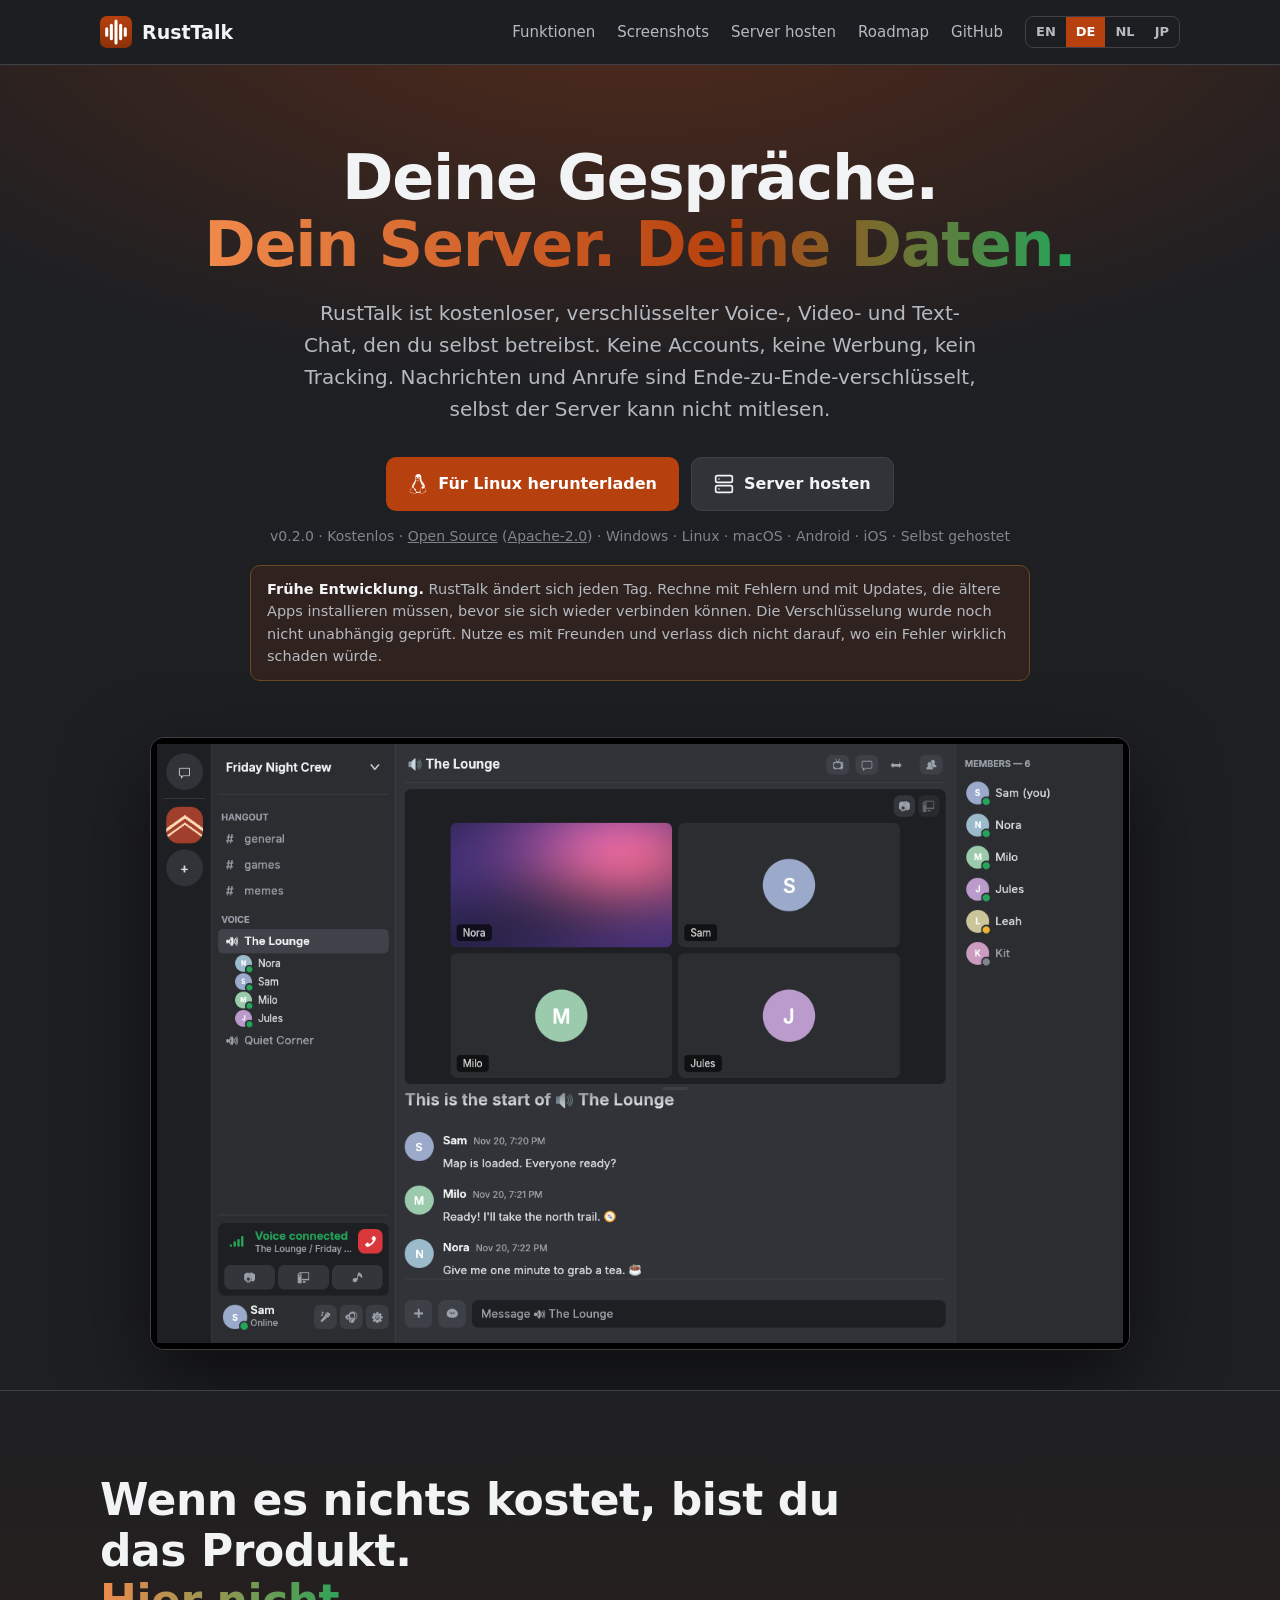
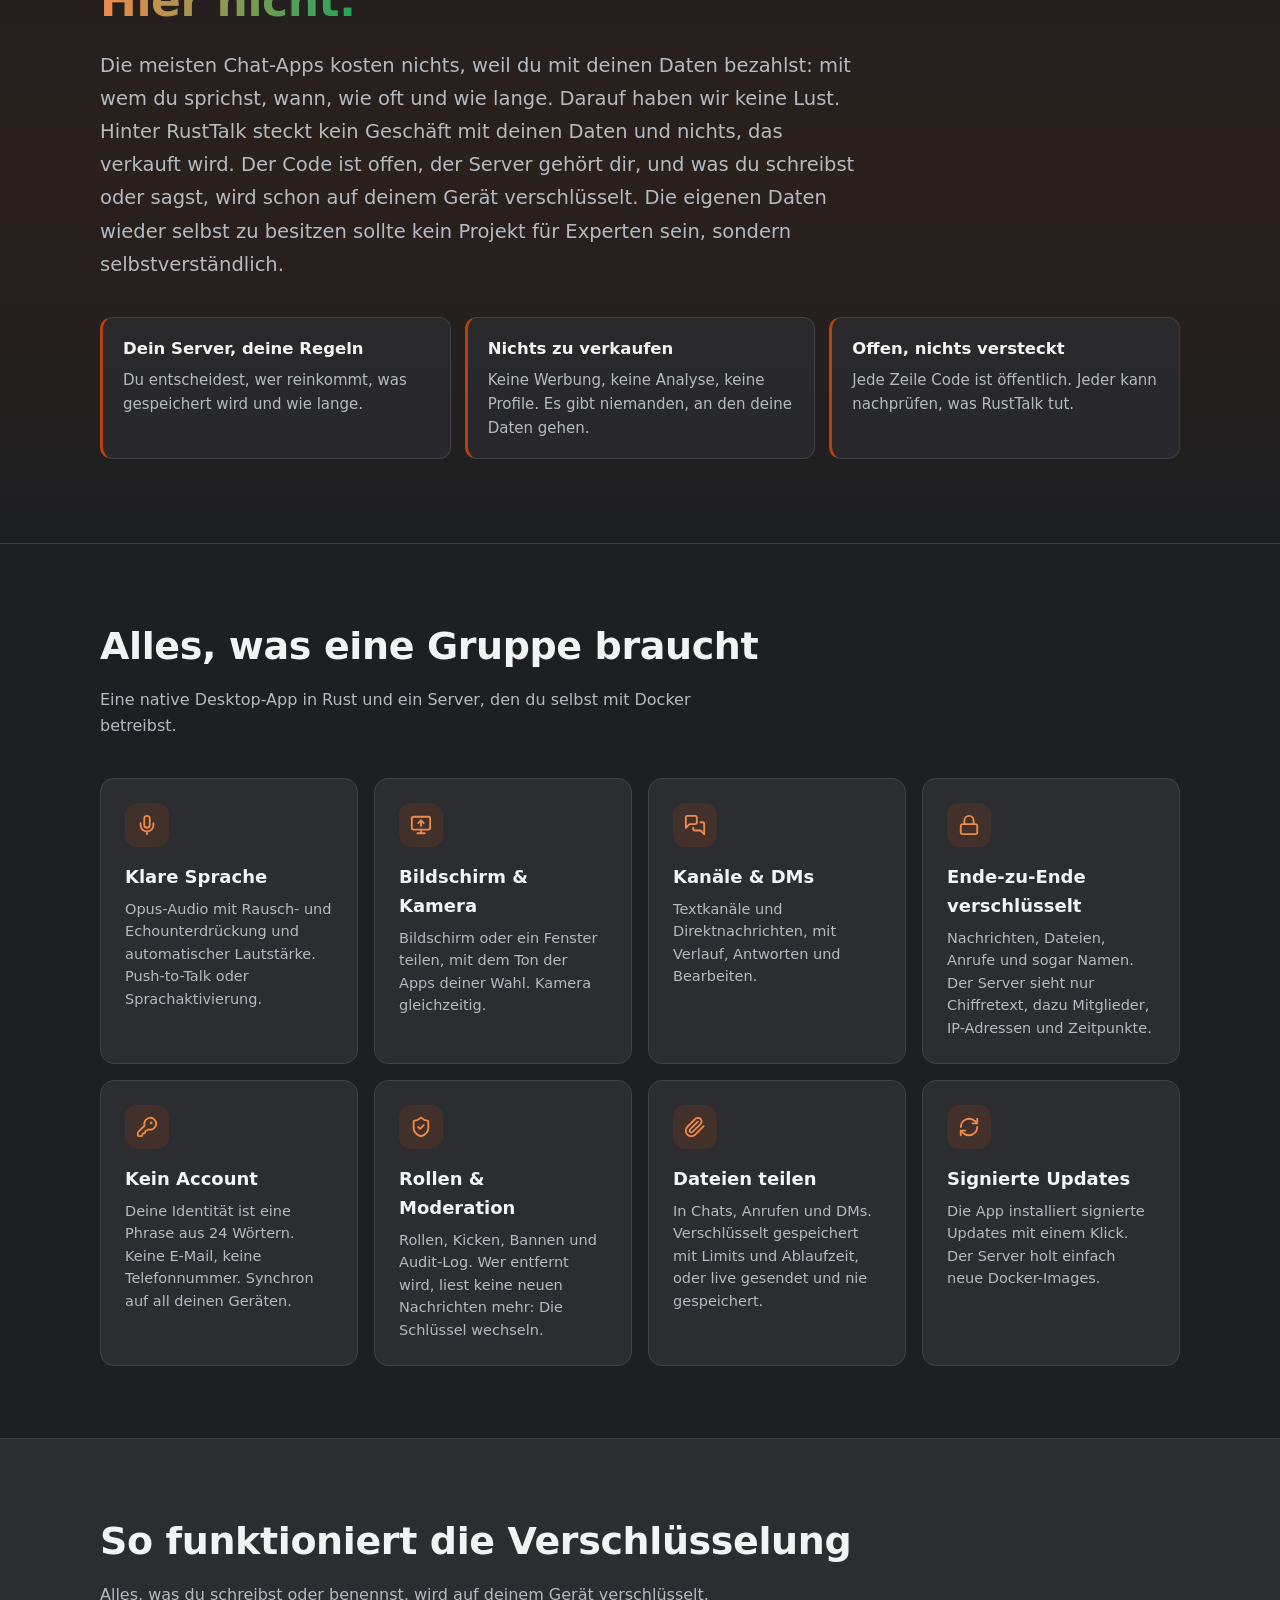
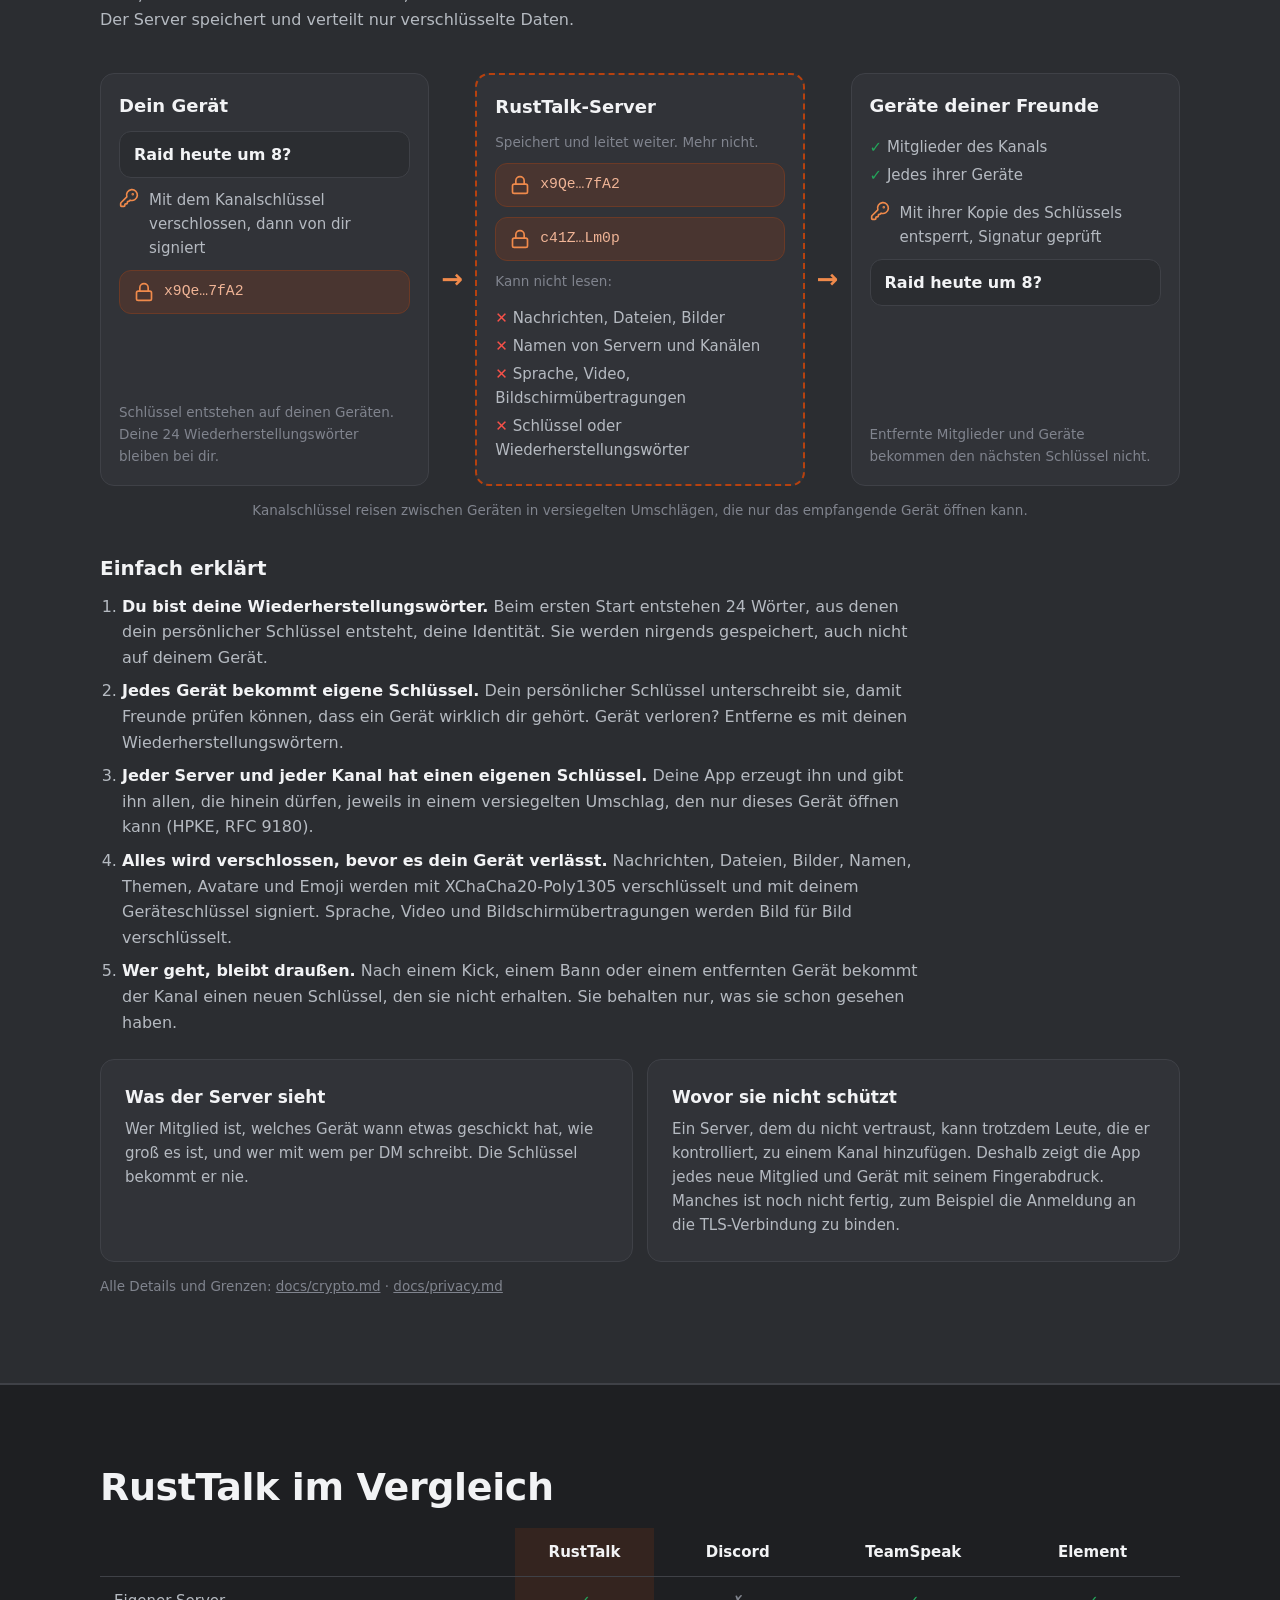
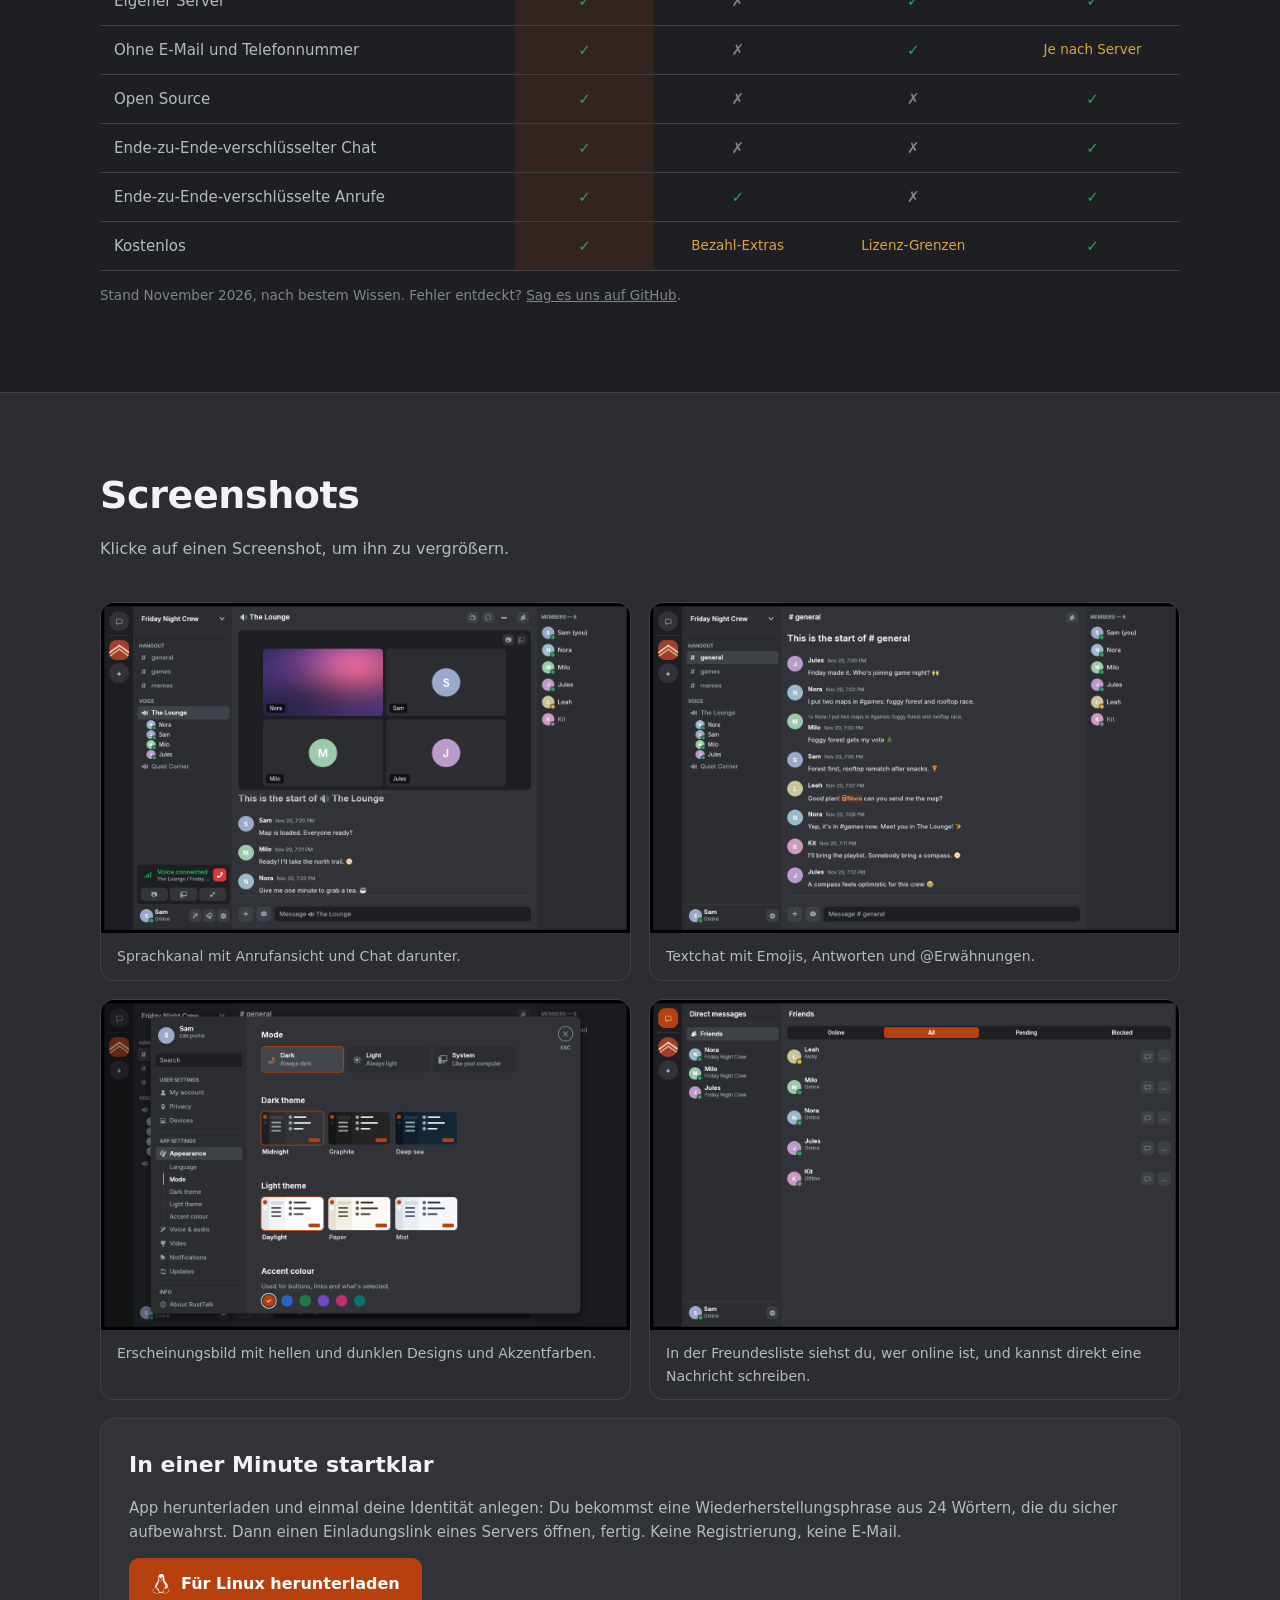
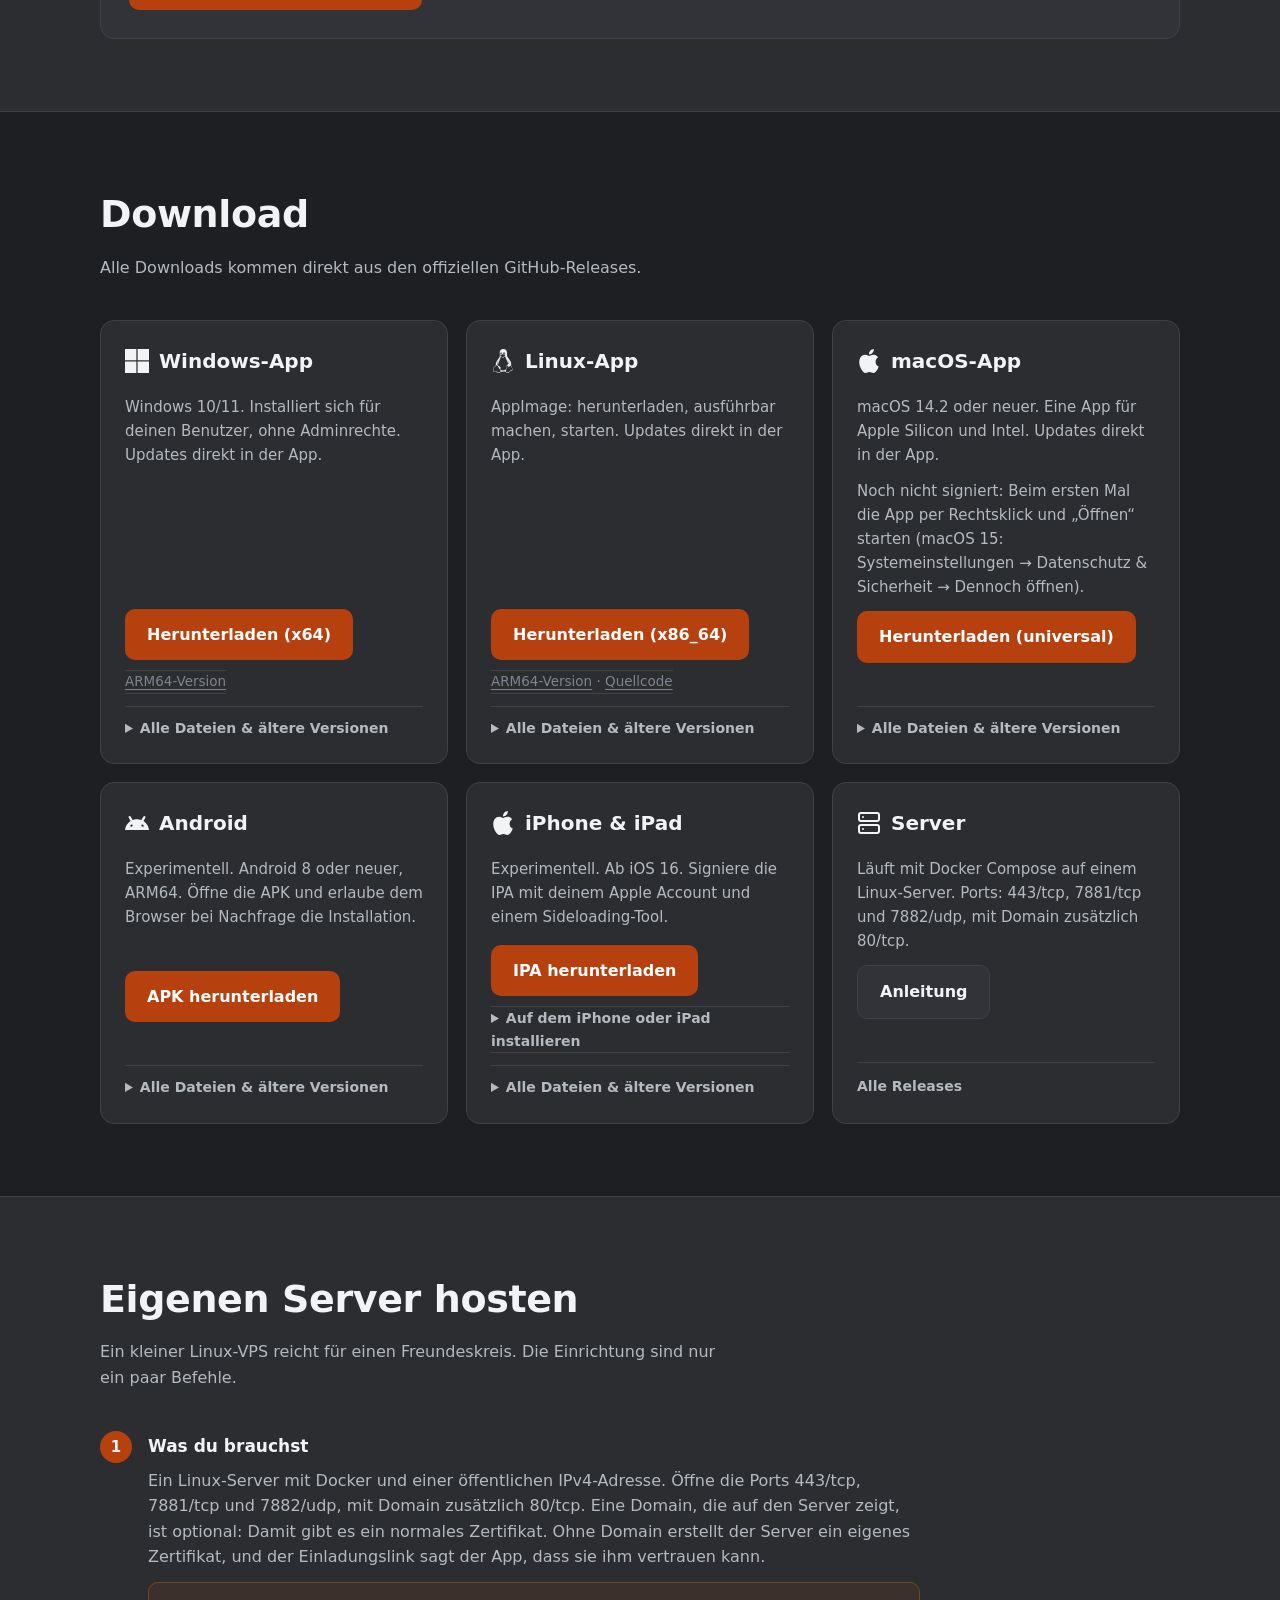
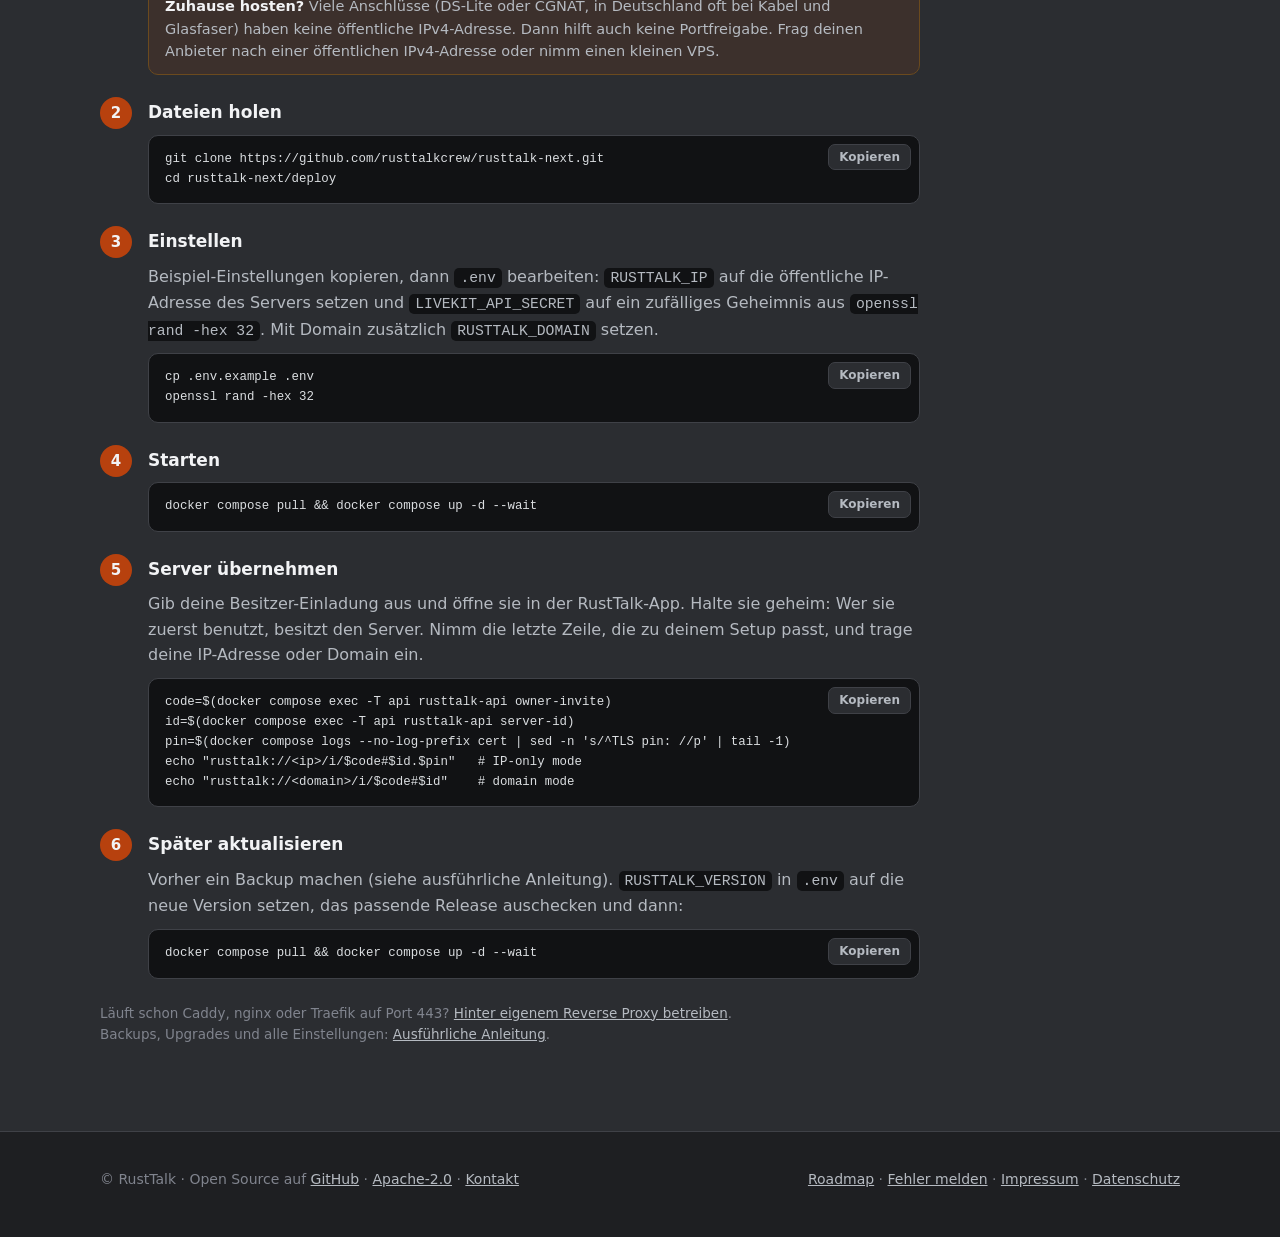
==== commit 943510e6: "Explain how the encryption works on the home page The diagram from the rusttalk-next README, rebuilt" ====
--- a/de/index.html
+++ b/de/index.html
@@ -183,6 +183,31 @@
 .dl .card .foot{border-top:1px solid var(--line);padding-top:10px}
 .foot-link{color:var(--muted);font-size:14px;font-weight:600;text-decoration:none}
 .foot-link:hover{color:var(--text)}
+.crypt{display:grid;grid-template-columns:1fr auto 1fr auto 1fr;gap:12px;align-items:stretch;margin:8px 0 14px}
+.cbox{background:var(--bg3);border:1px solid var(--line);border-radius:var(--radius);padding:18px;display:flex;flex-direction:column;gap:10px}
+.cbox.server{border:2px dashed var(--accent)}
+.cbox h3{margin:0;font-size:18px}
+.cbox p{margin:0}
+.cbox .step{display:flex;gap:10px;align-items:flex-start;color:var(--muted);font-size:15px}
+.cbox svg{width:20px;height:20px;flex:none;color:#f08a4b}
+.cbox .bubble{background:var(--bg2);border:1px solid var(--line);border-radius:12px;padding:10px 14px;font-weight:600}
+.cbox .blob{display:flex;gap:10px;align-items:center;background:rgba(183,65,14,.18);border:1px solid #6b3a26;border-radius:12px;padding:9px 14px}
+.cbox .blob code{background:none;padding:0;color:#f0b496}
+.cbox .small{margin-top:auto}
+.marks{list-style:none;margin:0;padding:0;color:var(--muted);font-size:15px}
+.marks li{margin:4px 0}
+.marks .no{color:#f85149;font-weight:700}
+.marks .ok{color:var(--green);font-weight:700}
+.carrow{display:grid;place-items:center;color:#f08a4b;font-size:26px;font-weight:700}
+.envelope{text-align:center;margin:0 0 30px}
+.plain{margin:0 0 10px;font-size:20px}
+.csteps{max-width:820px;margin:0 0 24px;padding-left:22px;color:var(--muted)}
+.csteps li{margin:8px 0}
+.csteps b{color:var(--text)}
+.cnotes{display:grid;grid-template-columns:repeat(auto-fit,minmax(280px,1fr));gap:14px;margin:0 0 14px}
+.cnotes h3{margin:0 0 6px;font-size:17px}
+.cnotes p{margin:0;color:var(--muted);font-size:15px}
+@media(max-width:860px){.crypt{grid-template-columns:1fr}.carrow{transform:rotate(90deg)}}
 </style>
 </head>
 <body>
@@ -298,6 +323,59 @@
         <p data-l="de">Die App installiert signierte Updates mit einem Klick. Der Server holt einfach neue Docker-Images.</p>
         </div>
     </div>
+  </div>
+</section>
+
+<section id="encryption" class="alt">
+  <div class="wrap">
+    <h2 data-l="de">So funktioniert die Verschlüsselung</h2>
+    <p class="sub" data-l="de">Alles, was du schreibst oder benennst, wird auf deinem Gerät verschlüsselt. Der Server speichert und verteilt nur verschlüsselte Daten.</p>
+    <div class="crypt">
+      <div class="cbox">
+        <h3><span data-l="de">Dein Gerät</span></h3>
+        <div class="bubble"><span data-l="de">Raid heute um 8?</span></div>
+        <p class="step"><svg aria-hidden="true"><use href="#f-key"/></svg><span data-l="de">Mit dem Kanalschlüssel verschlossen, dann von dir signiert</span></p>
+        <div class="blob"><svg aria-hidden="true"><use href="#f-lock"/></svg><code>x9Qe…7fA2</code></div>
+        <p class="small"><span data-l="de">Schlüssel entstehen auf deinen Geräten. Deine 24 Wiederherstellungswörter bleiben bei dir.</span></p>
+      </div>
+      <div class="carrow" aria-hidden="true">→</div>
+      <div class="cbox server">
+        <h3><span data-l="de">RustTalk-Server</span></h3>
+        <p class="small"><span data-l="de">Speichert und leitet weiter. Mehr nicht.</span></p>
+        <div class="blob"><svg aria-hidden="true"><use href="#f-lock"/></svg><code>x9Qe…7fA2</code></div>
+        <div class="blob"><svg aria-hidden="true"><use href="#f-lock"/></svg><code>c41Z…Lm0p</code></div>
+        <p class="small"><span data-l="de">Kann nicht lesen:</span></p>
+        <ul class="marks">
+          <li><span class="no" aria-hidden="true">✕</span> <span data-l="de">Nachrichten, Dateien, Bilder</span></li>
+          <li><span class="no" aria-hidden="true">✕</span> <span data-l="de">Namen von Servern und Kanälen</span></li>
+          <li><span class="no" aria-hidden="true">✕</span> <span data-l="de">Sprache, Video, Bildschirmübertragungen</span></li>
+          <li><span class="no" aria-hidden="true">✕</span> <span data-l="de">Schlüssel oder Wiederherstellungswörter</span></li>
+        </ul>
+      </div>
+      <div class="carrow" aria-hidden="true">→</div>
+      <div class="cbox">
+        <h3><span data-l="de">Geräte deiner Freunde</span></h3>
+        <ul class="marks">
+          <li><span class="ok" aria-hidden="true">✓</span> <span data-l="de">Mitglieder des Kanals</span></li>
+          <li><span class="ok" aria-hidden="true">✓</span> <span data-l="de">Jedes ihrer Geräte</span></li>
+        </ul>
+        <p class="step"><svg aria-hidden="true"><use href="#f-key"/></svg><span data-l="de">Mit ihrer Kopie des Schlüssels entsperrt, Signatur geprüft</span></p>
+        <div class="bubble"><span data-l="de">Raid heute um 8?</span></div>
+        <p class="small"><span data-l="de">Entfernte Mitglieder und Geräte bekommen den nächsten Schlüssel nicht.</span></p>
+      </div>
+    </div>
+    <p class="small envelope" data-l="de">Kanalschlüssel reisen zwischen Geräten in versiegelten Umschlägen, die nur das empfangende Gerät öffnen kann.</p>
+    <h3 class="plain"><span data-l="de">Einfach erklärt</span></h3>
+    <ol class="csteps" data-l="de"><li><b>Du bist deine Wiederherstellungswörter.</b> Beim ersten Start entstehen 24 Wörter, aus denen dein persönlicher Schlüssel entsteht, deine Identität. Sie werden nirgends gespeichert, auch nicht auf deinem Gerät.</li><li><b>Jedes Gerät bekommt eigene Schlüssel.</b> Dein persönlicher Schlüssel unterschreibt sie, damit Freunde prüfen können, dass ein Gerät wirklich dir gehört. Gerät verloren? Entferne es mit deinen Wiederherstellungswörtern.</li><li><b>Jeder Server und jeder Kanal hat einen eigenen Schlüssel.</b> Deine App erzeugt ihn und gibt ihn allen, die hinein dürfen, jeweils in einem versiegelten Umschlag, den nur dieses Gerät öffnen kann (HPKE, RFC 9180).</li><li><b>Alles wird verschlossen, bevor es dein Gerät verlässt.</b> Nachrichten, Dateien, Bilder, Namen, Themen, Avatare und Emoji werden mit XChaCha20-Poly1305 verschlüsselt und mit deinem Geräteschlüssel signiert. Sprache, Video und Bildschirmübertragungen werden Bild für Bild verschlüsselt.</li><li><b>Wer geht, bleibt draußen.</b> Nach einem Kick, einem Bann oder einem entfernten Gerät bekommt der Kanal einen neuen Schlüssel, den sie nicht erhalten. Sie behalten nur, was sie schon gesehen haben.</li></ol>
+    <div class="cnotes">
+      <div class="card"><h3><span data-l="de">Was der Server sieht</span></h3>
+        <p data-l="de">Wer Mitglied ist, welches Gerät wann etwas geschickt hat, wie groß es ist, und wer mit wem per DM schreibt. Die Schlüssel bekommt er nie.</p>
+      </div>
+      <div class="card"><h3><span data-l="de">Wovor sie nicht schützt</span></h3>
+        <p data-l="de">Ein Server, dem du nicht vertraust, kann trotzdem Leute, die er kontrolliert, zu einem Kanal hinzufügen. Deshalb zeigt die App jedes neue Mitglied und Gerät mit seinem Fingerabdruck. Manches ist noch nicht fertig, zum Beispiel die Anmeldung an die TLS-Verbindung zu binden.</p>
+      </div>
+    </div>
+    <p class="small"><span data-l="de">Alle Details und Grenzen:</span> <a href="https://github.com/rusttalkcrew/rusttalk-next/blob/main/docs/crypto.md#trust-model" rel="noopener">docs/crypto.md</a> · <a href="https://github.com/rusttalkcrew/rusttalk-next/blob/main/docs/privacy.md" rel="noopener">docs/privacy.md</a></p>
   </div>
 </section>
 
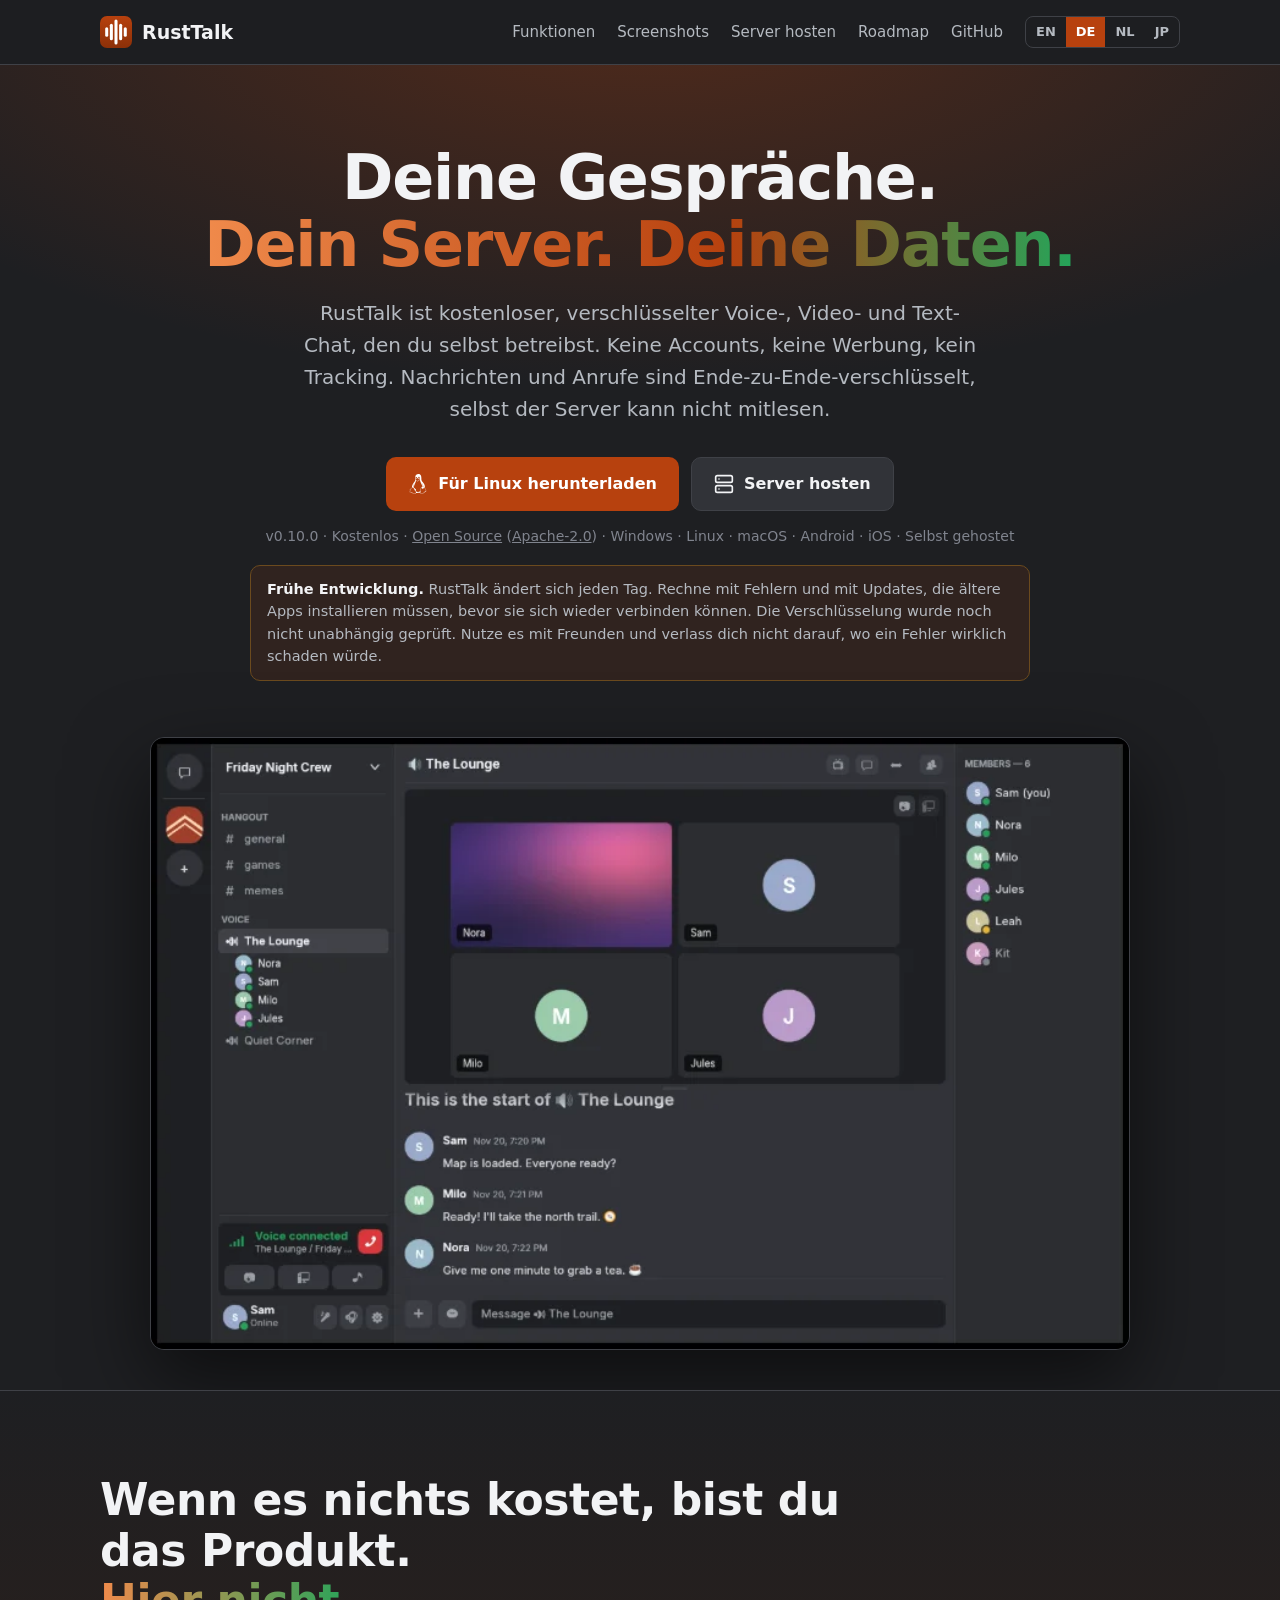
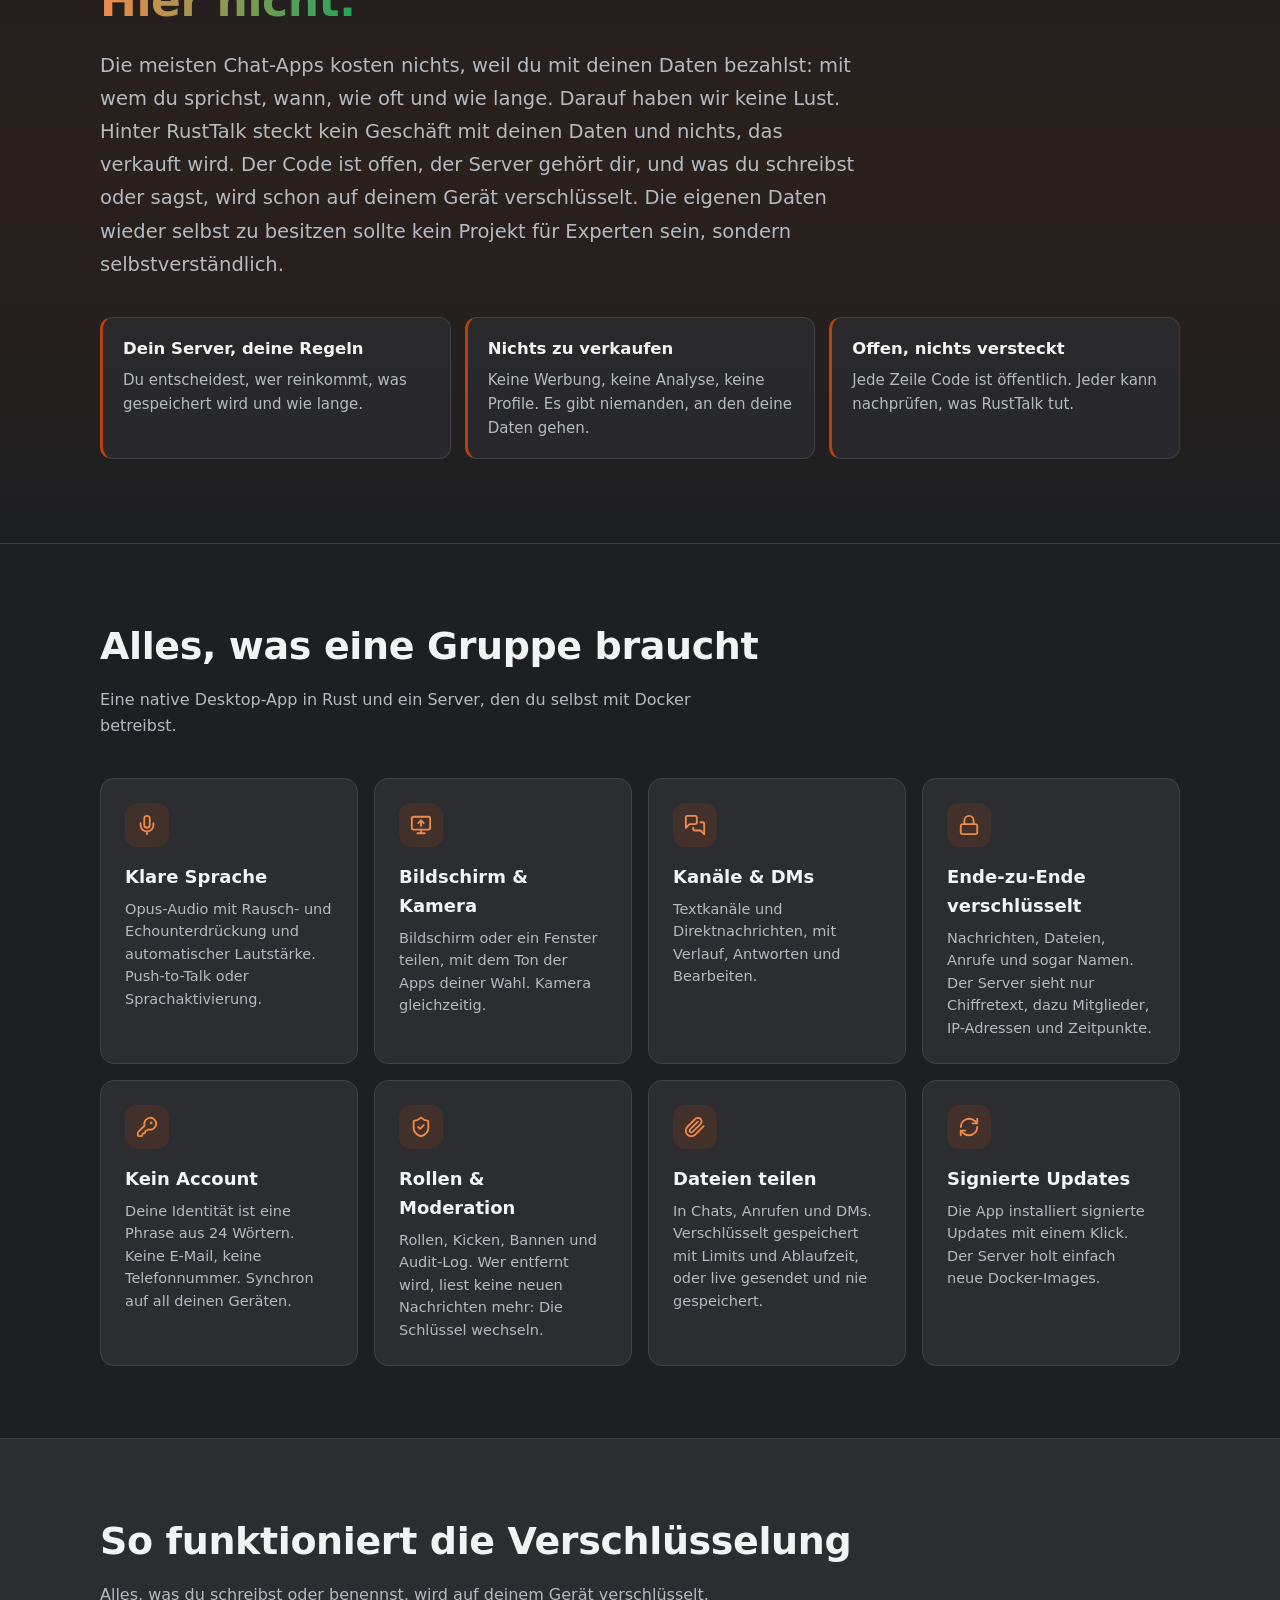
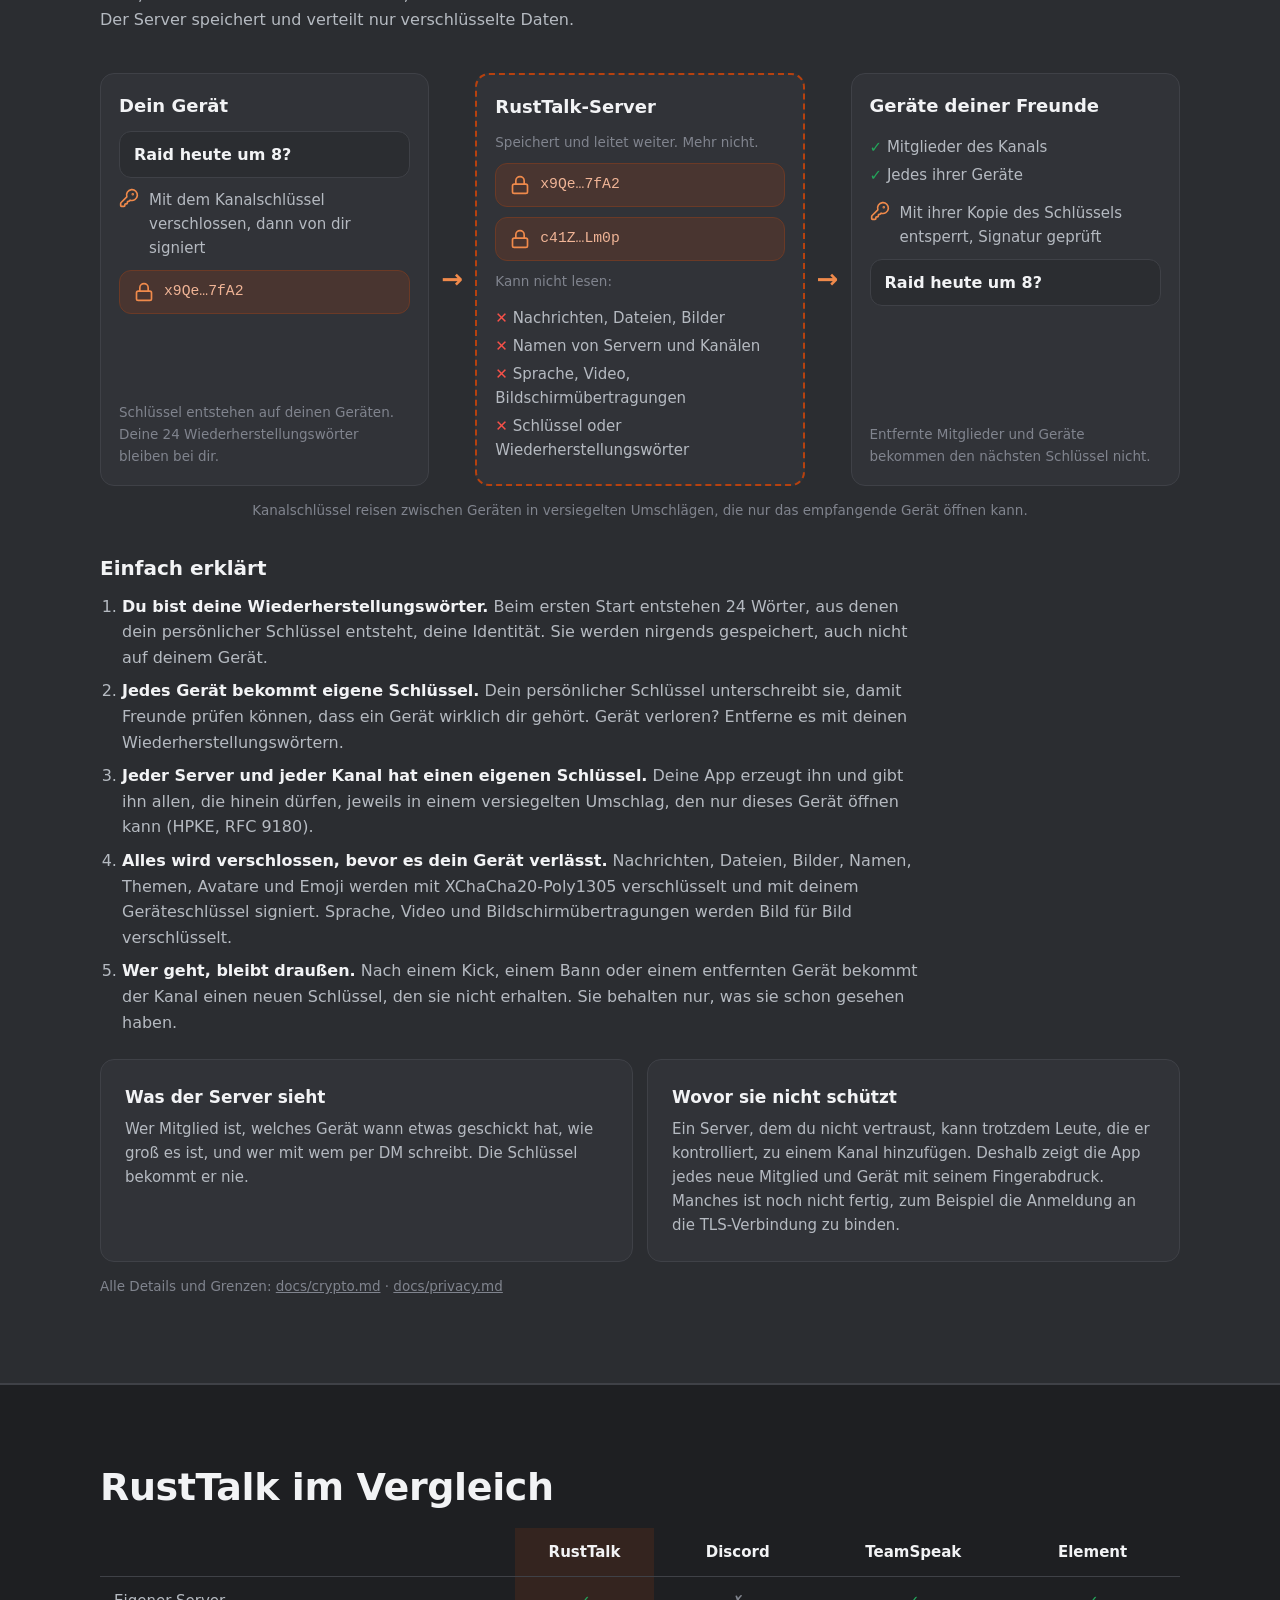
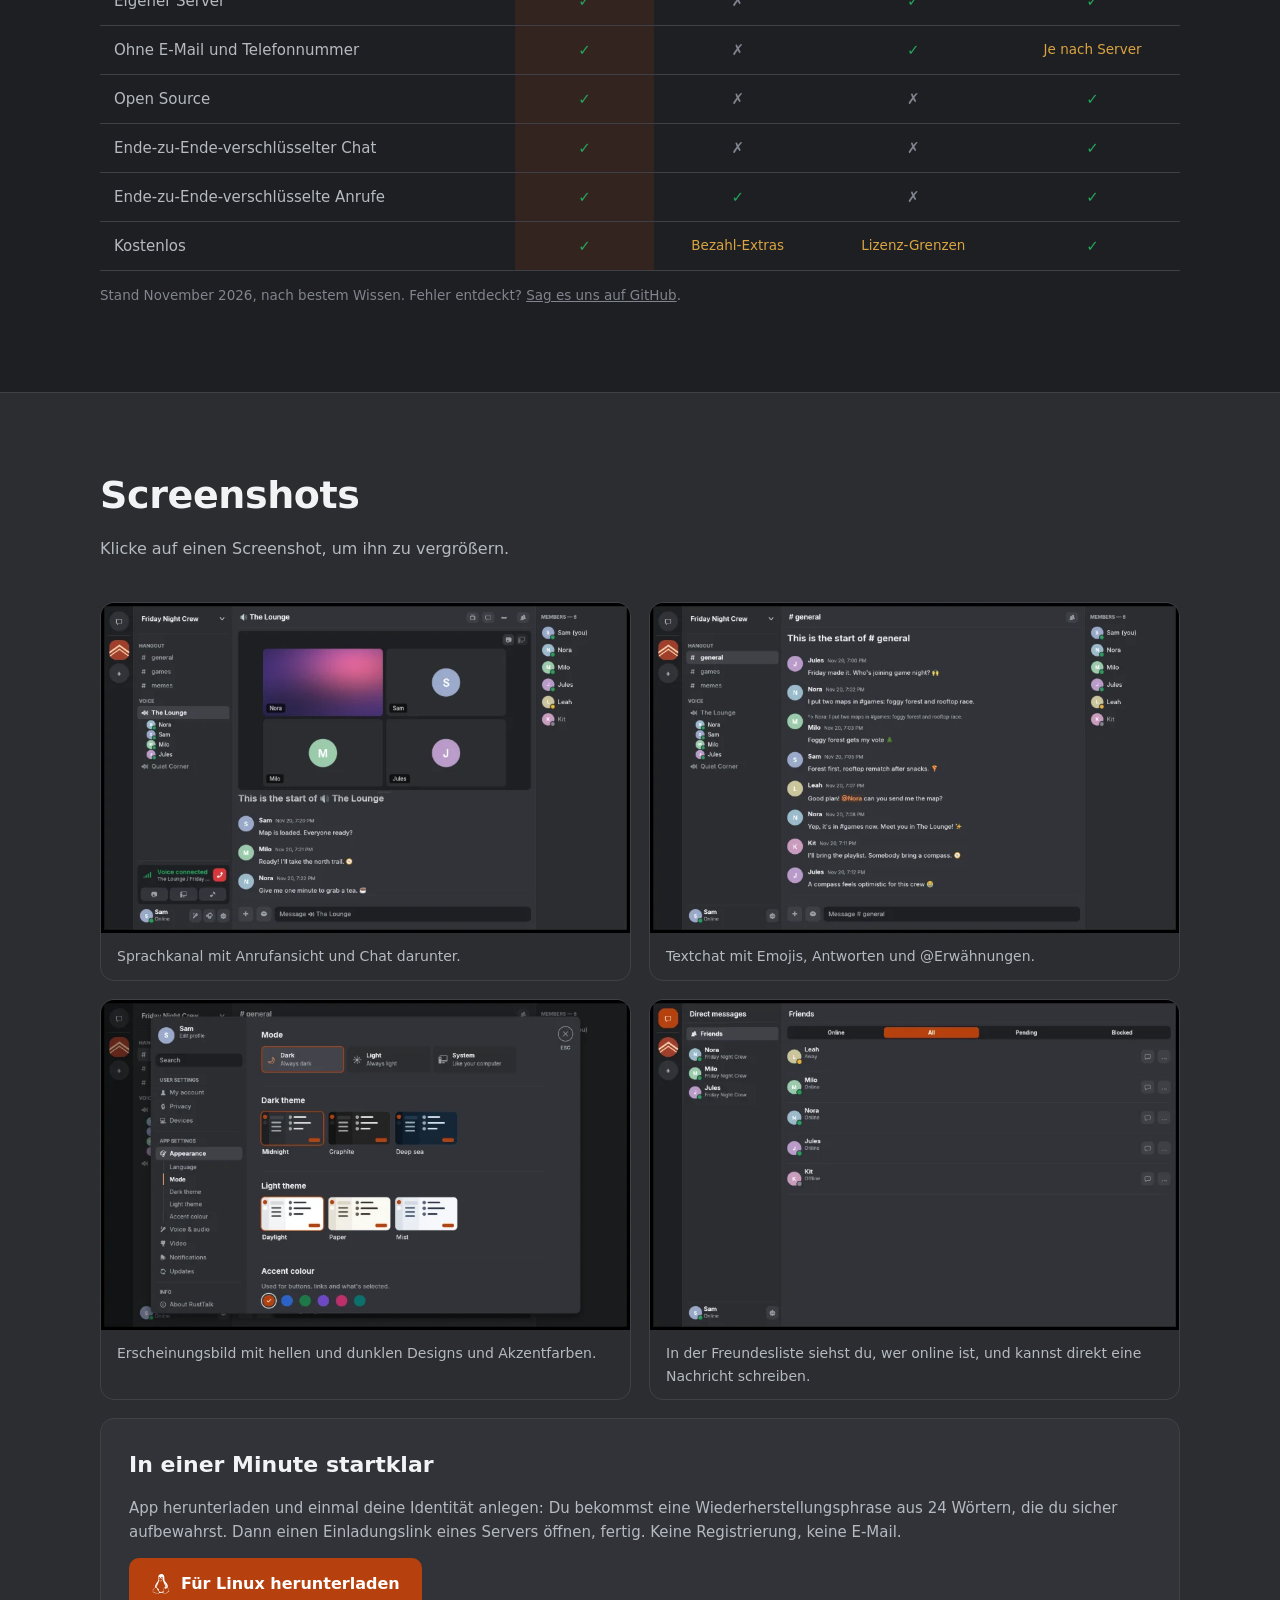
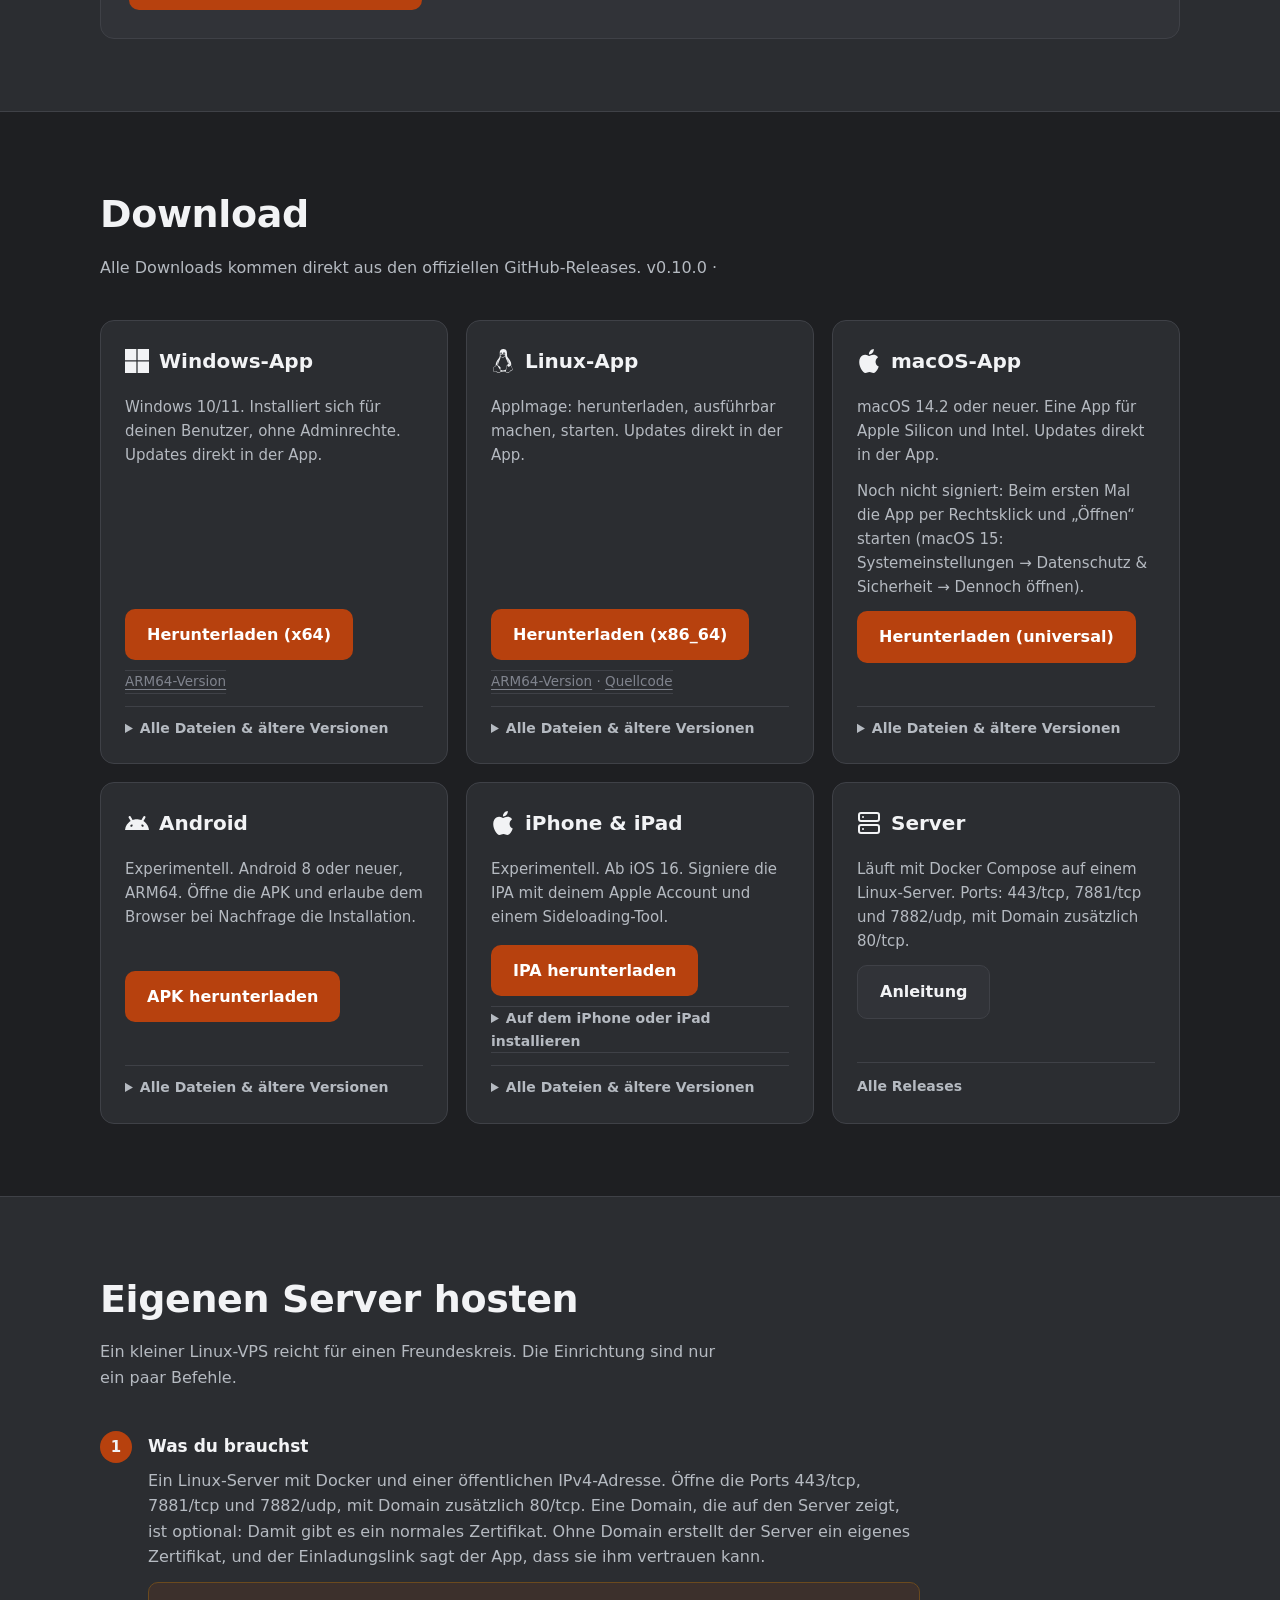
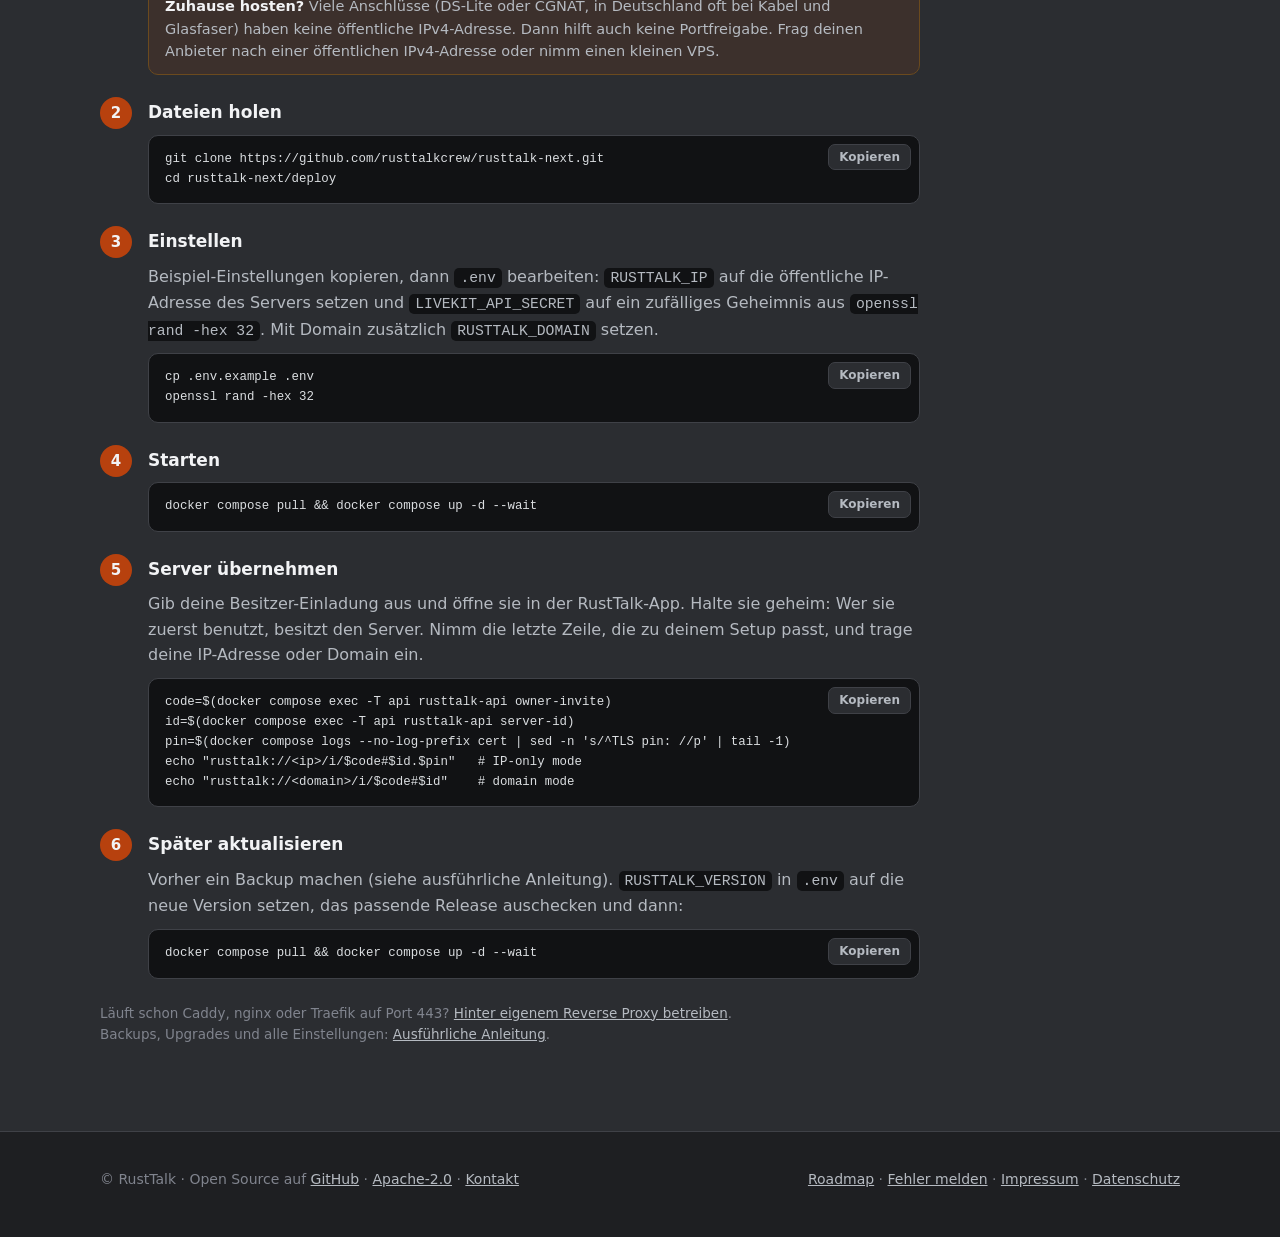
==== commit 7c7209b2: "Faster, more private home page: WebP screenshots, own release list, CSP - Screenshots as WebP (1280 " ====
--- a/de/index.html
+++ b/de/index.html
@@ -3,6 +3,7 @@
 <html lang="de" data-os="other">
 <head>
 <meta charset="utf-8">
+<meta http-equiv="Content-Security-Policy" content="default-src 'none'; script-src 'sha256-AUztV3o960bddpkqRguNqf8qSseMbFfu2VMeRINGO8E=' 'sha256-z20tol2vIbH48MMVfXhHZcXH8EnP1uv+O41QiK7laSI=' 'sha256-rhso3QEOBVxQG+7KZJTnVnO0Werj2KtitDR3R7eXEio='; style-src 'unsafe-inline'; img-src 'self' data:; connect-src 'self'; base-uri 'none'; form-action 'none'">
 <meta name="viewport" content="width=device-width, initial-scale=1">
 <link rel="canonical" href="https://rusttalk.com/de/">
 <link rel="alternate" hreflang="en" href="https://rusttalk.com/">
@@ -266,7 +267,7 @@
     </div>
     <div class="ver"><span class="js-ver">v0.2.0 · </span><span data-l="de">Kostenlos · <a href="https://github.com/rusttalkcrew/rusttalk-next" rel="noopener">Open Source</a> (<a href="https://github.com/rusttalkcrew/rusttalk-next/blob/main/LICENSE" rel="noopener">Apache-2.0</a>) · Windows · Linux · macOS · Android · iOS · Selbst gehostet</span></div>
     <p class="notice" data-l="de"><b>Frühe Entwicklung.</b> RustTalk ändert sich jeden Tag. Rechne mit Fehlern und mit Updates, die ältere Apps installieren müssen, bevor sie sich wieder verbinden können. Die Verschlüsselung wurde noch nicht unabhängig geprüft. Nutze es mit Freunden und verlass dich nicht darauf, wo ein Fehler wirklich schaden würde.</p>
-    <div class="shot-hero"><img src="../img/call-stage.png" width="1280" height="800" alt="RustTalk call stage with four people and chat below"></div>
+    <div class="shot-hero"><picture><source type="image/webp" srcset="../img/call-stage-800.webp 800w, ../img/call-stage.webp 1280w" sizes="(max-width: 1020px) calc(100vw - 40px), 980px"><img src="../img/call-stage.png" width="1280" height="800" fetchpriority="high" alt="RustTalk call stage with four people and chat below"></picture></div>
   </div>
 </header>
 
@@ -404,13 +405,13 @@
     <h2><span data-l="de">Screenshots</span></h2>
     <p class="sub" data-l="de">Klicke auf einen Screenshot, um ihn zu vergrößern.</p>
     <div class="gallery">
-      <figure><img src="../img/call-stage.png" width="1280" height="800" loading="lazy" alt="Four participants on the call stage with chat below">
+      <figure><picture><source type="image/webp" srcset="../img/call-stage-800.webp 800w, ../img/call-stage.webp 1280w" sizes="(max-width: 760px) calc(100vw - 40px), (max-width: 1120px) calc(50vw - 29px), 531px"><img src="../img/call-stage.png" width="1280" height="800" loading="lazy" alt="Four participants on the call stage with chat below"></picture>
         <figcaption><span data-l="de">Sprachkanal mit Anrufansicht und Chat darunter.</span></figcaption></figure>
-      <figure><img src="../img/text-chat.png" width="1280" height="800" loading="lazy" alt="Text channel showing emoji, a reply and a mention">
+      <figure><picture><source type="image/webp" srcset="../img/text-chat-800.webp 800w, ../img/text-chat.webp 1280w" sizes="(max-width: 760px) calc(100vw - 40px), (max-width: 1120px) calc(50vw - 29px), 531px"><img src="../img/text-chat.png" width="1280" height="800" loading="lazy" alt="Text channel showing emoji, a reply and a mention"></picture>
         <figcaption><span data-l="de">Textchat mit Emojis, Antworten und @Erwähnungen.</span></figcaption></figure>
-      <figure><img src="../img/appearance.png" width="1280" height="800" loading="lazy" alt="Appearance settings with theme and accent color choices">
+      <figure><picture><source type="image/webp" srcset="../img/appearance-800.webp 800w, ../img/appearance.webp 1280w" sizes="(max-width: 760px) calc(100vw - 40px), (max-width: 1120px) calc(50vw - 29px), 531px"><img src="../img/appearance.png" width="1280" height="800" loading="lazy" alt="Appearance settings with theme and accent color choices"></picture>
         <figcaption><span data-l="de">Erscheinungsbild mit hellen und dunklen Designs und Akzentfarben.</span></figcaption></figure>
-      <figure><img src="../img/friends.png" width="1280" height="800" loading="lazy" alt="Friends page showing who is online, away or offline">
+      <figure><picture><source type="image/webp" srcset="../img/friends-800.webp 800w, ../img/friends.webp 1280w" sizes="(max-width: 760px) calc(100vw - 40px), (max-width: 1120px) calc(50vw - 29px), 531px"><img src="../img/friends.png" width="1280" height="800" loading="lazy" alt="Friends page showing who is online, away or offline"></picture>
         <figcaption><span data-l="de">In der Freundesliste siehst du, wer online ist, und kannst direkt eine Nachricht schreiben.</span></figcaption></figure>
     </div>
     <div class="card screenshot-cta">
@@ -590,7 +591,7 @@
   var lb=document.getElementById('lb'),lbi=lb.querySelector('img');
   document.querySelectorAll('.gallery img,.shot-hero img').forEach(function(i){
     i.style.cursor='zoom-in';
-    i.addEventListener('click',function(){lbi.src=i.src;lbi.alt=i.alt;lb.classList.add('on')});
+    i.addEventListener('click',function(){lbi.src=i.currentSrc||i.src;lbi.alt=i.alt;lb.classList.add('on')});
   });
   lb.addEventListener('click',function(){lb.classList.remove('on')});
   document.addEventListener('keydown',function(e){if(e.key==='Escape')lb.classList.remove('on')});
@@ -614,10 +615,12 @@
 (function (root) {
   'use strict';
   // Static links to releases/latest/download work without this script. It only fills
-  // the version labels and the "All files & older versions" pickers.
+  // the version labels and the "All files & older versions" pickers from /releases.json,
+  // which CI writes from the GitHub releases (scripts/releases.cjs): no third-party request.
   const REPO = 'https://github.com/rusttalkcrew/rusttalk-next';
-  const API = 'https://api.github.com/repos/rusttalkcrew/rusttalk-next/releases?per_page=100&page=';
+  const SOURCE = '/releases.json';
   const LIMIT = 2 * 1024 * 1024;
+  const MAX_RELEASES = 1000;
   const U64 = 18446744073709551615n;
   const FILES = { windows: /^-windows-(?:x86_64|aarch64)\.exe$/, linux: /^-linux-(?:x86_64|aarch64)\.AppImage$/, macos: /^-macos-universal\.dmg$/, android: /^-android-arm64\.apk$/, ios: /^-ios-unsigned\.ipa$/ };
   function tag(value) {
@@ -662,22 +665,15 @@
     let offset = 0;
     for (const chunk of chunks) { bytes.set(chunk, offset); offset += chunk.byteLength; }
     const page = JSON.parse(new TextDecoder('utf-8', { fatal: true }).decode(bytes));
-    if (!Array.isArray(page) || page.length > 100 || page.some(r => !r || typeof r.tag_name !== 'string' ||
+    if (!Array.isArray(page) || page.length > MAX_RELEASES || page.some(r => !r || typeof r.tag_name !== 'string' ||
       typeof r.draft !== 'boolean' || typeof r.prerelease !== 'boolean' || !Array.isArray(r.assets) ||
       r.assets.some(a => !a || typeof a.name !== 'string' || typeof a.browser_download_url !== 'string'))) throw Error('Invalid release list');
     return page;
   }
   async function load(fetcher) {
     const controller = new AbortController(), timer = setTimeout(() => controller.abort(), 15000);
-    const releases = [];
     try {
-      for (let page = 1; page <= 10; page++) {
-        const response = await fetcher(API + page, { signal: controller.signal, credentials: 'omit', redirect: 'error' });
-        const items = await readPage(response);
-        releases.push(...items);
-        if (items.length < 100 && !/rel="?next"?/.test(response.headers.get('link') || '')) return releases;
-      }
-      throw Error('Incomplete release list');
+      return await readPage(await fetcher(SOURCE, { signal: controller.signal, credentials: 'omit', redirect: 'error', cache: 'no-cache' }));
     } finally { clearTimeout(timer); }
   }
   function el(doc, name, text, cls) {
@@ -724,7 +720,7 @@
       sel.addEventListener('change', show); sel.value = items[0].tag_name; show();
     });
   }
-  const api = { tag, safeAsset, history, load, readPage, apply, LIMIT };
+  const api = { tag, safeAsset, history, load, readPage, apply, LIMIT, MAX_RELEASES, SOURCE };
   if (typeof module !== 'undefined' && module.exports) module.exports = api;
   else load(root.fetch.bind(root)).then(releases => apply(root.document, releases)).catch(() => {});
 })(typeof globalThis !== 'undefined' ? globalThis : this);
